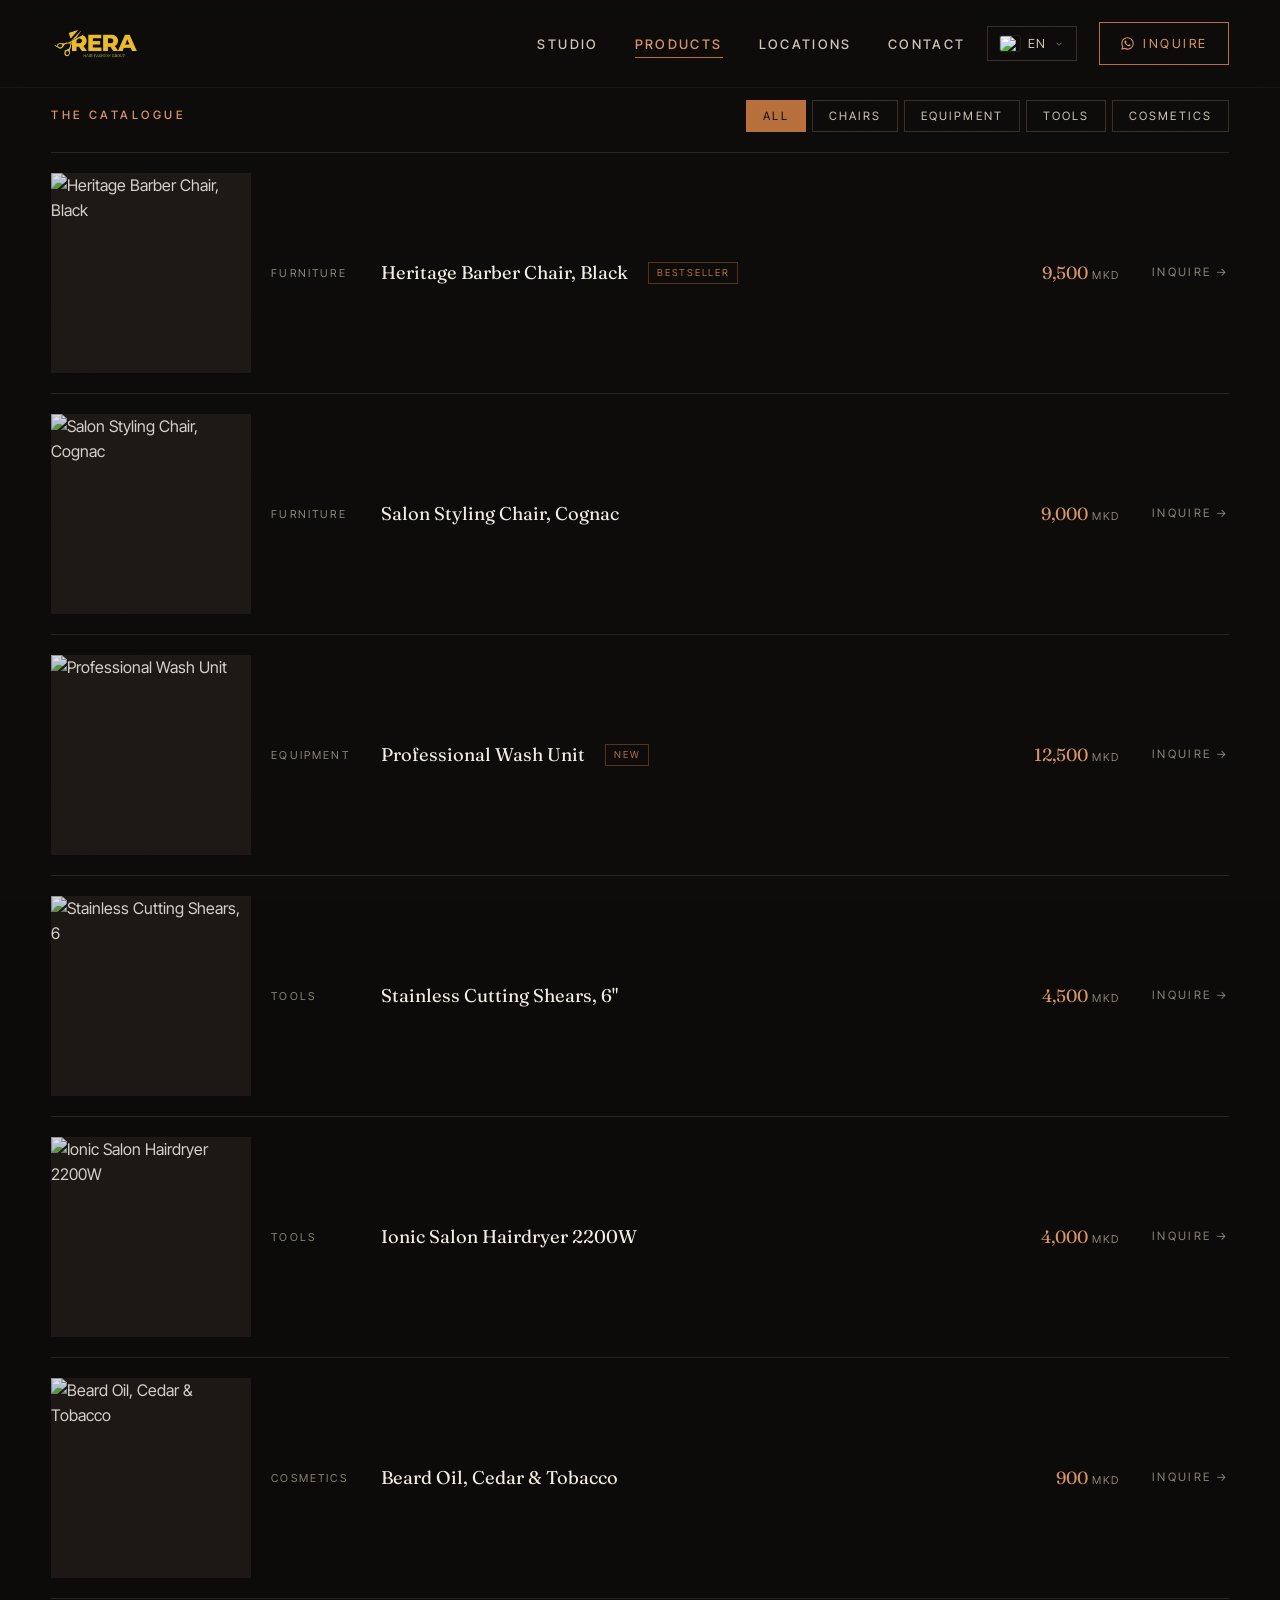
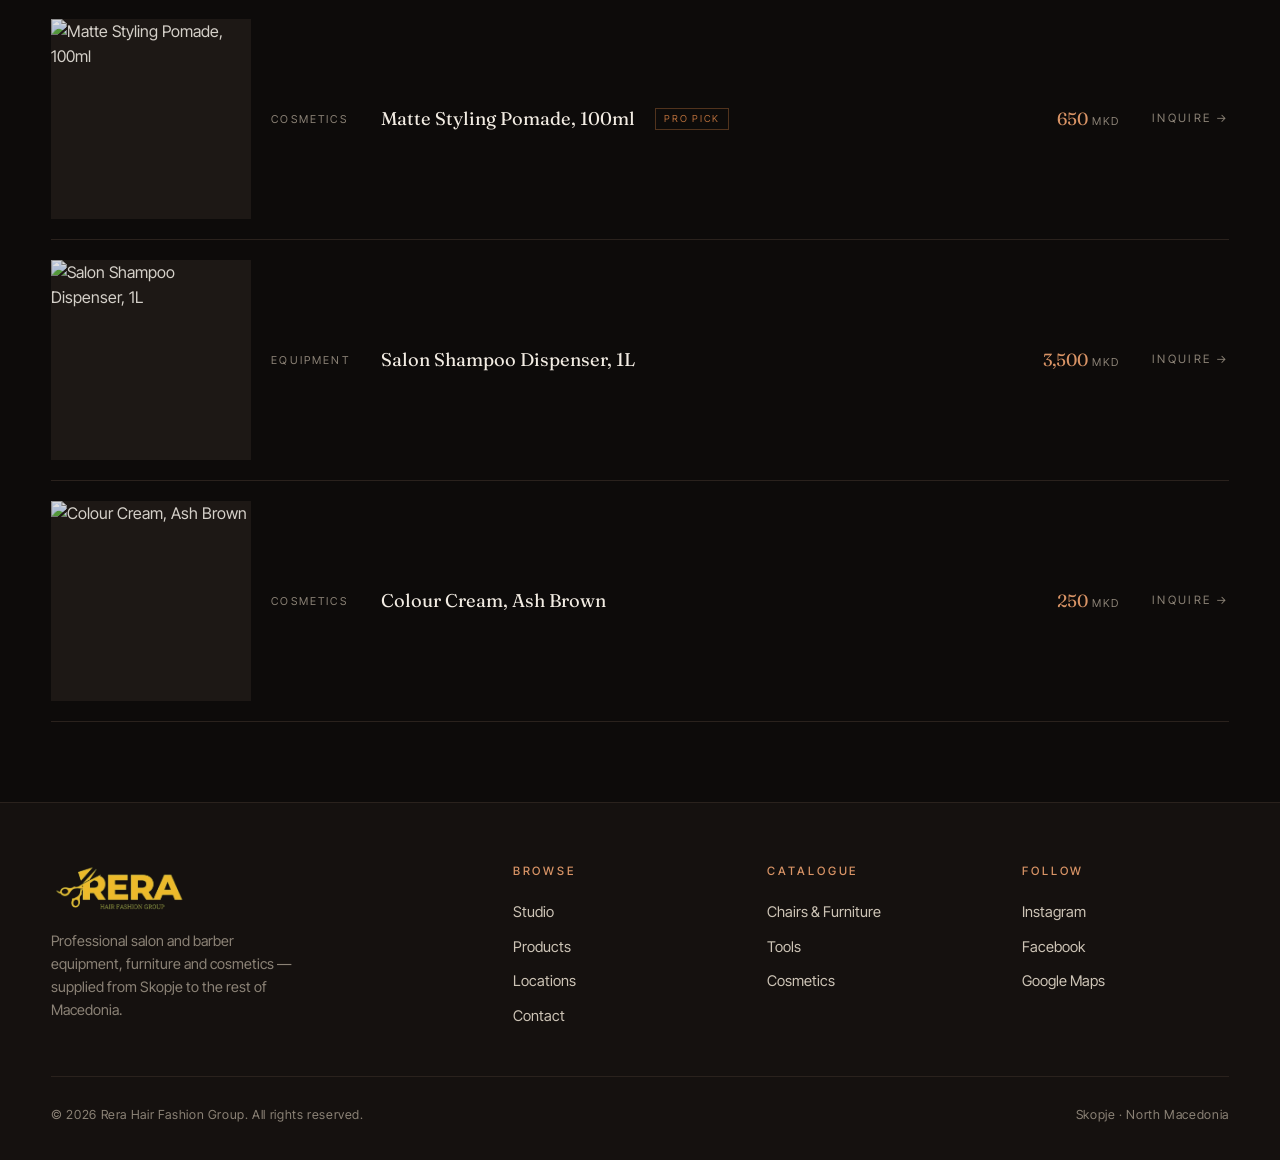
==== products.html @ 1efe6515 "Initial backup snapshot before redesign work Baseline commit of the site as it currently stands, so " ====
<!DOCTYPE html>
<html lang="en">
<head>
<meta charset="UTF-8" />
<meta name="viewport" content="width=device-width, initial-scale=1.0" />
<title>Catalogue — Rera Hair Fashion Group</title>
<meta name="description" content="Rera Hair Fashion Group — product catalogue for professional barber chairs, salon furniture, equipment and cosmetics." />

<!--
  NOTE: "https://www.rerahairfashion.mk/" below is a PLACEHOLDER domain.
  Replace every occurrence (canonical, og:url, twitter, hreflang) with the real
  production domain before launch.
-->
<link rel="canonical" href="https://www.rerahairfashion.mk/products.html" />
<link rel="icon" type="image/svg+xml" href="assets/img/favicon.svg" />
<meta name="theme-color" content="#0d0b0a" />

<meta property="og:type" content="website" />
<meta property="og:site_name" content="Rera Hair Fashion Group" />
<meta property="og:title" content="Catalogue — Rera Hair Fashion Group" />
<meta property="og:description" content="Professional barber chairs, salon furniture, equipment and cosmetics — browse the Rera catalogue." />
<meta property="og:image" content="https://images.unsplash.com/photo-1503951914875-452162b0f3f1?w=1200&h=630&fit=crop&q=80" />
<meta property="og:url" content="https://www.rerahairfashion.mk/products.html" />
<meta name="twitter:card" content="summary_large_image" />
<meta name="twitter:title" content="Catalogue — Rera Hair Fashion Group" />
<meta name="twitter:description" content="Professional barber chairs, salon furniture, equipment and cosmetics — browse the Rera catalogue." />
<meta name="twitter:image" content="https://images.unsplash.com/photo-1503951914875-452162b0f3f1?w=1200&h=630&fit=crop&q=80" />

<link rel="alternate" hreflang="en" href="https://www.rerahairfashion.mk/products.html?lang=en" />
<link rel="alternate" hreflang="mk" href="https://www.rerahairfashion.mk/products.html?lang=mk" />
<link rel="alternate" hreflang="sq" href="https://www.rerahairfashion.mk/products.html?lang=sq" />
<link rel="alternate" hreflang="tr" href="https://www.rerahairfashion.mk/products.html?lang=tr" />
<link rel="alternate" hreflang="x-default" href="https://www.rerahairfashion.mk/products.html" />

<link rel="preconnect" href="https://fonts.googleapis.com">
<link rel="preconnect" href="https://fonts.gstatic.com" crossorigin>
<link href="https://fonts.googleapis.com/css2?family=Fraunces:ital,opsz,wght@0,9..144,300;0,9..144,400;0,9..144,500;0,9..144,600;0,9..144,700;1,9..144,400&family=Inter+Tight:wght@300;400;500;600;700&display=swap" rel="stylesheet">
<link rel="stylesheet" href="assets/css/style.css">
</head>
<body>

<!-- NAVIGATION -->
<nav class="nav nav-solid">
  <a href="index.html" class="brand">
    <img src="assets/img/rera-logo.png" alt="Rera Hair Fashion Group" class="brand-logo">
  </a>
  <div class="nav-right">
    <ul>
      <li><a href="index.html#about" data-i18n="common.nav_studio">Studio</a></li>
      <li><a href="products.html" class="active" data-i18n="common.nav_products">Products</a></li>
      <li><a href="index.html#locations" data-i18n="common.nav_locations">Locations</a></li>
      <li><a href="index.html#contact" data-i18n="common.nav_contact">Contact</a></li>
    </ul>

    <div class="lang-switch">
      <button class="lang-btn" aria-haspopup="listbox" aria-expanded="false" aria-label="Change language">
        <img class="lang-flag lang-flag-current" src="https://cdn.jsdelivr.net/gh/twitter/twemoji@14.0.2/assets/svg/1f1ec-1f1e7.svg" alt="English">
        <span class="lang-label lang-label-current">EN</span>
        <svg class="lang-caret" width="10" height="10" viewBox="0 0 24 24" fill="none" stroke="currentColor" stroke-width="2"><polyline points="6 9 12 15 18 9"/></svg>
      </button>
      <div class="lang-menu" role="listbox">
        <button class="lang-option" data-lang="en" role="option"><img class="lang-flag" src="https://cdn.jsdelivr.net/gh/twitter/twemoji@14.0.2/assets/svg/1f1ec-1f1e7.svg" alt=""> English</button>
        <button class="lang-option" data-lang="mk" role="option"><img class="lang-flag" src="https://cdn.jsdelivr.net/gh/twitter/twemoji@14.0.2/assets/svg/1f1f2-1f1f0.svg" alt=""> Македонски</button>
        <button class="lang-option" data-lang="sq" role="option"><img class="lang-flag" src="https://cdn.jsdelivr.net/gh/twitter/twemoji@14.0.2/assets/svg/1f1e6-1f1f1.svg" alt=""> Shqip</button>
        <button class="lang-option" data-lang="tr" role="option"><img class="lang-flag" src="https://cdn.jsdelivr.net/gh/twitter/twemoji@14.0.2/assets/svg/1f1f9-1f1f7.svg" alt=""> Türkçe</button>
      </div>
    </div>

    <a href="#" class="nav-cta" data-whatsapp="generic" target="_blank" rel="noopener">
      <svg width="15" height="15" viewBox="0 0 24 24" fill="currentColor"><path d="M12.04 2c-5.46 0-9.9 4.44-9.9 9.9 0 1.75.46 3.45 1.32 4.95L2 22l5.25-1.38a9.9 9.9 0 0 0 4.79 1.22h.01c5.46 0 9.9-4.44 9.9-9.9 0-2.64-1.03-5.12-2.9-6.98A9.82 9.82 0 0 0 12.04 2zm0 18.1a8.2 8.2 0 0 1-4.18-1.15l-.3-.18-3.12.82.83-3.04-.2-.31a8.2 8.2 0 0 1-1.26-4.38c0-4.54 3.7-8.24 8.25-8.24 2.2 0 4.27.86 5.83 2.42a8.18 8.18 0 0 1 2.41 5.83c0 4.55-3.7 8.24-8.26 8.24zm4.52-6.16c-.25-.12-1.47-.72-1.69-.81-.23-.08-.39-.12-.56.13-.16.25-.64.81-.78.97-.14.17-.29.19-.54.06-.25-.12-1.04-.38-1.98-1.22-.73-.65-1.23-1.46-1.37-1.71-.14-.25-.02-.38.11-.51.11-.11.25-.29.37-.43.12-.15.16-.25.25-.42.08-.16.04-.31-.02-.43-.06-.13-.56-1.34-.76-1.84-.2-.48-.4-.42-.56-.42h-.48c-.16 0-.42.06-.64.31-.22.25-.85.83-.85 2.02 0 1.19.87 2.34 1 2.5.12.17 1.7 2.6 4.13 3.64.58.25 1.03.4 1.38.51.58.18 1.11.16 1.53.1.47-.07 1.47-.6 1.67-1.18.21-.58.21-1.07.15-1.18-.06-.1-.23-.16-.48-.28z"/></svg>
      <span class="cta-label" data-i18n="common.nav_cta">Inquire</span>
    </a>

    <button class="nav-toggle" aria-label="Open menu" aria-expanded="false" aria-controls="mobile-drawer">
      <span></span><span></span><span></span>
    </button>
  </div>
</nav>

<div class="nav-overlay"></div>
<div class="mobile-drawer" id="mobile-drawer">
  <ul>
    <li><a href="index.html#about" data-i18n="common.nav_studio">Studio</a></li>
    <li><a href="products.html" class="active" data-i18n="common.nav_products">Products</a></li>
    <li><a href="index.html#locations" data-i18n="common.nav_locations">Locations</a></li>
    <li><a href="index.html#contact" data-i18n="common.nav_contact">Contact</a></li>
  </ul>
  <a href="#" class="btn btn-primary nav-cta" data-whatsapp="generic" target="_blank" rel="noopener">
    <span data-i18n="common.nav_cta">Inquire</span>
  </a>
</div>

<!-- CATALOGUE -->
<div class="catalogue-wrap">
  <div class="cat-bar">
    <span class="cat-label" data-i18n="products.cat_label">The Catalogue</span>
    <div class="filters" id="filters">
      <button class="filter active" data-cat="all" data-i18n="products.filter_all">All</button>
      <button class="filter" data-cat="chairs" data-i18n="products.filter_chairs">Chairs</button>
      <button class="filter" data-cat="equipment" data-i18n="products.filter_equipment">Equipment</button>
      <button class="filter" data-cat="tools" data-i18n="products.filter_tools">Tools</button>
      <button class="filter" data-cat="cosmetics" data-i18n="products.filter_cosmetics">Cosmetics</button>
    </div>
  </div>

  <div class="product-list" id="products-grid">
    <!-- Rendered by assets/js/main.js from the PRODUCTS data + current language -->
  </div>
</div>

<!-- FOOTER -->
<footer>
  <div class="foot-grid">
    <div>
      <img src="assets/img/rera-logo.png" alt="Rera Hair Fashion Group" class="foot-logo">
      <p class="foot-tag" data-i18n="common.footer_tagline">Professional salon and barber equipment, furniture and cosmetics — supplied from Skopje to the rest of Macedonia.</p>
    </div>
    <div class="foot-col">
      <h4 data-i18n="common.footer_browse">Browse</h4>
      <ul>
        <li><a href="index.html#about" data-i18n="common.nav_studio">Studio</a></li>
        <li><a href="products.html" data-i18n="common.nav_products">Products</a></li>
        <li><a href="index.html#locations" data-i18n="common.nav_locations">Locations</a></li>
        <li><a href="index.html#contact" data-i18n="common.nav_contact">Contact</a></li>
      </ul>
    </div>
    <div class="foot-col">
      <h4 data-i18n="common.footer_catalogue">Catalogue</h4>
      <ul>
        <li><a href="products.html?cat=chairs" data-i18n="common.footer_link_chairs">Chairs &amp; Furniture</a></li>
        <li><a href="products.html?cat=tools" data-i18n="common.footer_link_tools">Tools</a></li>
        <li><a href="products.html?cat=cosmetics" data-i18n="common.footer_link_cosmetics">Cosmetics</a></li>
      </ul>
    </div>
    <div class="foot-col">
      <h4 data-i18n="common.footer_follow">Follow</h4>
      <ul>
        <li><a href="https://www.instagram.com/rera.hairfashion/" target="_blank" rel="noopener">Instagram</a></li>
        <li><a href="https://www.facebook.com/rera.professional" target="_blank" rel="noopener">Facebook</a></li>
        <li><a href="https://www.google.com/maps/place/Rera+Hair+Fashion+Group/@42.0209241,21.3993502,15z/data=!4m6!3m5!1s0x135415002bddbafd:0x30d55096004cc016!8m2!3d42.0209253!4d21.4096545!16s%2Fg%2F11m5hpxz4s?entry=ttu&g_ep=EgoyMDI2MDYyOS4wIKXMDSoASAFQAw%3D%3D" target="_blank" rel="noopener">Google Maps</a></li>
      </ul>
    </div>
  </div>
  <div class="foot-bot">
    <span>© <span id="year"></span> Rera Hair Fashion Group. <span data-i18n="common.footer_rights">All rights reserved.</span></span>
    <span data-i18n="common.footer_location">Skopje · North Macedonia</span>
  </div>
</footer>

<script src="assets/js/i18n.js"></script>
<script src="assets/js/main.js"></script>

</body>
</html>
---- assets/css/style.css ----
:root{
  --ink:#0d0b0a;
  --ink-2:#15110f;
  --ink-3:#1d1815;
  --paper:#f2ece3;
  --paper-dim:#cdc4b6;
  --paper-mute:#8b8276;
  --line:#2a221d;
  --line-2:#3a2f27;
  --accent:#b76e3b;        /* copper */
  --accent-2:#d99466;      /* lighter copper */
  --accent-deep:#7a3f1d;
  --serif:'Fraunces', ui-serif, Georgia, serif;
  --sans:'Inter Tight', ui-sans-serif, system-ui, sans-serif;
  --radius:2px;
  --maxw:1280px;
}

*{box-sizing:border-box;margin:0;padding:0}
html{scroll-behavior:smooth}
body{
  background:var(--ink);
  color:var(--paper);
  font-family:var(--sans);
  font-weight:400;
  line-height:1.55;
  overflow-x:hidden;
  -webkit-font-smoothing:antialiased;
  text-rendering:optimizeLegibility;
}
img{display:block;max-width:100%;height:auto}
a{color:inherit;text-decoration:none}
body.no-scroll{ overflow:hidden; }

/* Film grain overlay */
body::before{
  content:"";
  position:fixed; inset:0;
  pointer-events:none;
  z-index:100;
  opacity:.06;
  mix-blend-mode:overlay;
  background-image:url("data:image/svg+xml;utf8,<svg xmlns='http://www.w3.org/2000/svg' width='160' height='160'><filter id='n'><feTurbulence type='fractalNoise' baseFrequency='0.9' numOctaves='2' stitchTiles='stitch'/></filter><rect width='100%' height='100%' filter='url(%23n)'/></svg>");
}

/* NAV */
.nav{
  position:fixed; top:0; left:0; right:0;
  z-index:50;
  display:flex; align-items:center; justify-content:space-between;
  padding:22px clamp(20px,4vw,56px);
  background:transparent;
  border-bottom:1px solid transparent;
  transition:background .4s, border-color .4s, backdrop-filter .4s;
}
.nav.scrolled,
.nav.nav-solid{
  backdrop-filter:blur(14px) saturate(140%);
  -webkit-backdrop-filter:blur(14px) saturate(140%);
  background:linear-gradient(180deg, rgba(13,11,10,.92), rgba(13,11,10,.72));
  border-bottom-color:rgba(255,255,255,.05);
}
.brand{
  display:flex; align-items:center; gap:12px;
  font-family:var(--serif);
  font-weight:500;
  font-size:1.35rem;
  letter-spacing:.02em;
  z-index:2;
}
.brand-logo{
  height:34px;
  width:auto;
  display:block;
  transition:transform .6s cubic-bezier(.2,.7,.2,1);
}
.brand:hover .brand-logo{ transform:rotate(-4deg); }
.nav-right{
  display:flex; align-items:center; gap:22px;
}
.nav ul{
  list-style:none;
  display:flex; gap:36px;
  font-size:.82rem;
  text-transform:uppercase;
  letter-spacing:.18em;
  font-weight:500;
}
.nav ul a{ color:var(--paper-dim); transition:color .25s; position:relative; padding:6px 0; }
.nav ul a::after{
  content:""; position:absolute; left:0; bottom:0;
  width:0; height:1px; background:var(--accent);
  transition:width .35s cubic-bezier(.2,.7,.2,1);
}
.nav ul a:hover{ color:var(--paper); }
.nav ul a:hover::after,
.nav ul a.active::after{ width:100%; }
.nav ul a.active{ color:var(--accent-2); }
.nav-cta{
  font-size:.78rem;
  text-transform:uppercase;
  letter-spacing:.2em;
  padding:11px 20px;
  border:1px solid var(--accent);
  color:var(--accent-2);
  transition:all .3s;
  display:inline-flex;
  align-items:center;
  gap:8px;
  white-space:nowrap;
}
.nav-cta:hover{ background:var(--accent); color:var(--ink); }
.nav-cta svg{ flex-shrink:0; }

/* LANGUAGE SWITCHER */
.lang-switch{ position:relative; }
.lang-btn{
  display:flex; align-items:center; gap:8px;
  background:transparent;
  border:1px solid var(--line-2);
  color:var(--paper-dim);
  font-family:var(--sans);
  padding:9px 12px;
  font-size:.78rem;
  letter-spacing:.08em;
  cursor:pointer;
  transition:border-color .25s, color .25s;
}
.lang-btn:hover{ border-color:var(--accent); color:var(--paper); }
.lang-flag{
  width:20px; height:15px;
  object-fit:cover;
  border-radius:2px;
  display:block;
  flex-shrink:0;
  box-shadow:0 0 0 1px rgba(255,255,255,.08);
}
.lang-caret{ transition:transform .25s; opacity:.7; }
.lang-switch.open .lang-caret{ transform:rotate(180deg); }
.lang-menu{
  position:absolute;
  top:calc(100% + 10px);
  right:0;
  min-width:180px;
  background:var(--ink-2);
  border:1px solid var(--line-2);
  box-shadow:0 20px 40px rgba(0,0,0,.4);
  opacity:0;
  visibility:hidden;
  transform:translateY(-6px);
  transition:opacity .2s, transform .2s, visibility .2s;
  z-index:60;
}
.lang-switch.open .lang-menu{
  opacity:1;
  visibility:visible;
  transform:translateY(0);
}
.lang-option{
  display:flex; align-items:center; gap:12px;
  width:100%;
  padding:12px 16px;
  background:none;
  border:none;
  color:var(--paper-dim);
  font-family:var(--sans);
  font-size:.85rem;
  text-align:left;
  cursor:pointer;
  transition:background .2s, color .2s;
}
.lang-option:hover{ background:var(--ink-3); color:var(--paper); }
.lang-option.active{ color:var(--accent-2); }
.lang-option .lang-flag{ width:22px; height:16px; }

/* MOBILE NAV TOGGLE */
.nav-toggle{
  display:none;
  flex-direction:column;
  justify-content:center;
  gap:5px;
  width:40px; height:40px;
  background:transparent;
  border:1px solid var(--line-2);
  cursor:pointer;
  z-index:2;
  flex-shrink:0;
}
.nav-toggle span{
  display:block;
  width:18px; height:1px;
  margin:0 auto;
  background:var(--paper-dim);
  transition:transform .3s, opacity .3s;
}
.nav-toggle.open span:nth-child(1){ transform:translateY(6px) rotate(45deg); }
.nav-toggle.open span:nth-child(2){ opacity:0; }
.nav-toggle.open span:nth-child(3){ transform:translateY(-6px) rotate(-45deg); }

.mobile-drawer{
  position:fixed;
  inset:0 0 0 auto;
  width:min(86vw, 360px);
  height:100vh;
  background:var(--ink-2);
  border-left:1px solid var(--line);
  z-index:49;
  padding:100px 32px 40px;
  display:flex;
  flex-direction:column;
  gap:36px;
  transform:translateX(100%);
  transition:transform .45s cubic-bezier(.2,.7,.2,1);
  overflow-y:auto;
}
.mobile-drawer.open{ transform:translateX(0); }
.mobile-drawer ul{
  list-style:none;
  display:grid;
  gap:8px;
}
.mobile-drawer ul a{
  display:block;
  padding:16px 4px;
  border-bottom:1px solid var(--line);
  font-family:var(--serif);
  font-size:1.4rem;
  color:var(--paper-dim);
}
.mobile-drawer ul a.active{ color:var(--accent-2); }
.mobile-drawer .nav-cta{ justify-content:center; }
.nav-overlay{
  position:fixed; inset:0;
  background:rgba(13,11,10,.6);
  backdrop-filter:blur(2px);
  z-index:48;
  opacity:0;
  visibility:hidden;
  transition:opacity .35s, visibility .35s;
}
.nav-overlay.open{ opacity:1; visibility:visible; }

/* HERO */
.hero{
  min-height:92vh;
  padding:120px clamp(20px,6vw,80px);
  display:flex;
  flex-direction:column;
  align-items:center;
  justify-content:center;
  position:relative;
  overflow:hidden;
  background:var(--ink);
}
.hero-video{
  position:absolute; inset:0;
  width:100%; height:100%;
  object-fit:cover;
  z-index:0;
  pointer-events:none;
}
.hero::before{
  content:"";
  position:absolute; inset:0;
  background:linear-gradient(180deg, rgba(13,11,10,.55), rgba(13,11,10,.75));
  z-index:1;
}
.hero-left{
  position:relative;
  z-index:2;
  max-width:960px;
  width:100%;
  text-align:center;
  display:flex;
  flex-direction:column;
  align-items:center;
}
.eyebrow{
  display:flex; align-items:center; gap:16px;
  font-size:.72rem;
  text-transform:uppercase;
  letter-spacing:.3em;
  color:var(--accent-2);
  margin-bottom:48px;
  font-weight:500;
}
.eyebrow::before,
.eyebrow::after{
  content:""; width:40px; height:1px; background:var(--accent); flex-shrink:0;
}
h1.display{
  font-family:var(--serif);
  font-weight:400;
  font-size:clamp(2.5rem, 5vw, 4.5rem);
  line-height:1.05;
  letter-spacing:-.02em;
  margin-bottom:32px;
  max-width:900px;
  text-align:center;
}
h1.display .ital{
  font-style:italic;
  font-weight:300;
  color:var(--accent-2);
}
.hero h1.display .ital{
  background:linear-gradient(135deg, var(--accent), var(--accent-2));
  -webkit-background-clip:text;
  -webkit-text-fill-color:transparent;
  background-clip:text;
}
.lede{
  font-size:1.05rem;
  max-width:520px;
  color:var(--paper-dim);
  margin-bottom:48px;
  line-height:1.65;
  text-align:center;
}
.hero-actions{
  display:flex; gap:18px; flex-wrap:wrap;
  align-items:center;
  justify-content:center;
}
.btn{
  display:inline-flex; align-items:center; gap:12px;
  padding:16px 28px;
  font-size:.82rem;
  text-transform:uppercase;
  letter-spacing:.22em;
  font-weight:500;
  transition:all .35s cubic-bezier(.2,.7,.2,1);
  cursor:pointer;
  border:none;
}
.btn-primary{
  background:var(--accent);
  color:var(--ink);
}
.btn-primary:hover{
  background:var(--accent-2);
  transform:translateY(-2px);
  box-shadow:0 12px 30px rgba(183,110,59,.3);
}
.btn-ghost{
  background:transparent;
  color:var(--paper);
  border:1px solid var(--line-2);
}
.btn-ghost:hover{
  border-color:var(--accent);
  color:var(--accent-2);
}
.btn .arrow{
  display:inline-block;
  transition:transform .35s;
}
.btn:hover .arrow{ transform:translateX(4px); }

/* MARQUEE */
.marquee{
  border-block:1px solid var(--line);
  background:var(--ink-2);
  padding:22px 0;
  overflow:hidden;
  position:relative;
}
.marquee-track{
  display:flex; gap:80px;
  white-space:nowrap;
  animation:scroll 38s linear infinite;
  font-family:var(--serif);
  font-style:italic;
  font-size:1.45rem;
  color:var(--paper-dim);
  width:max-content;
}
.marquee-track span{ display:inline-flex; align-items:center; gap:80px; }
.marquee-track .dot{
  width:6px; height:6px; background:var(--accent); border-radius:50%;
}
@keyframes scroll{
  from{ transform:translateX(0); }
  to{ transform:translateX(-50%); }
}

/* SECTION BASE */
section{ padding:120px clamp(20px,4vw,56px); position:relative; }
.section-head{
  display:grid;
  grid-template-columns:1fr 2fr;
  gap:60px;
  margin-bottom:80px;
  align-items:end;
}
.section-label{
  font-size:.78rem;
  text-transform:uppercase;
  letter-spacing:.32em;
  color:var(--accent-2);
  font-weight:500;
}
.section-label::before{
  content:"§ "; opacity:.6;
}
h2.section-title{
  font-family:var(--serif);
  font-weight:400;
  font-size:clamp(2.2rem, 4.5vw, 4rem);
  line-height:1.05;
  letter-spacing:-.015em;
  margin-top:16px;
}
h2.section-title .ital{
  font-style:italic;
  color:var(--accent-2);
  font-weight:300;
}
.section-intro{
  font-size:1.05rem;
  color:var(--paper-dim);
  max-width:55ch;
  line-height:1.7;
}

/* ABOUT */
#about{
  background:var(--ink-2);
  border-block:1px solid var(--line);
}
.about-grid{
  display:grid;
  grid-template-columns:1fr 1fr;
  gap:80px;
  align-items:start;
}
.about-text p{ margin-bottom:22px; color:var(--paper-dim); font-size:1.02rem; line-height:1.75; }
.about-text p:first-child::first-letter{
  font-family:var(--serif);
  font-size:4rem;
  float:left;
  line-height:.85;
  padding:6px 14px 0 0;
  color:var(--accent);
  font-weight:500;
}
.stats{
  display:grid;
  grid-template-columns:1fr 1fr;
  gap:1px;
  background:var(--line);
  border:1px solid var(--line);
}
.stat{
  background:var(--ink-2);
  padding:34px 28px;
}
.stat-num{
  font-family:var(--serif);
  font-size:3rem;
  font-weight:400;
  color:var(--accent-2);
  line-height:1;
  margin-bottom:8px;
}
.stat-num .plus{ font-size:1.5rem; vertical-align:top; }
.stat-label{
  font-size:.78rem;
  text-transform:uppercase;
  letter-spacing:.22em;
  color:var(--paper-mute);
}

/* LOCATIONS */
#locations{
  background:var(--ink-2);
  border-block:1px solid var(--line);
}
.locations-grid{
  display:grid;
  grid-template-columns:1fr 1fr;
  gap:32px;
}
.location{
  padding:38px 34px;
  background:var(--ink);
  border:1px solid var(--line);
  position:relative;
  transition:border-color .3s;
}
.location:hover{ border-color:var(--accent-deep); }
.location-num{
  font-family:var(--serif);
  font-style:italic;
  font-size:.9rem;
  color:var(--accent-2);
  margin-bottom:14px;
}
.location-name{
  font-family:var(--serif);
  font-size:1.8rem;
  font-weight:400;
  margin-bottom:18px;
  line-height:1.2;
}
.location-meta{
  display:grid; gap:10px;
  margin-bottom:24px;
  color:var(--paper-dim);
  font-size:.95rem;
}
.location-meta .row{
  display:flex; gap:12px;
  align-items:flex-start;
}
.location-meta .row svg{
  flex-shrink:0;
  margin-top:3px;
  color:var(--accent);
}
.location-link{
  display:inline-flex; align-items:center; gap:10px;
  padding-top:18px;
  border-top:1px solid var(--line);
  color:var(--accent-2);
  font-size:.78rem;
  text-transform:uppercase;
  letter-spacing:.2em;
  font-weight:500;
}
.location-link .arrow{ transition:transform .3s; }
.location:hover .location-link .arrow{ transform:translateX(4px); }

/* CONTACT */
.contact-wrap{
  display:grid;
  grid-template-columns:1fr 1fr;
  gap:80px;
  align-items:start;
}
.contact-card{
  padding:48px 40px;
  border:1px solid var(--line);
  background:var(--ink-2);
}
.whatsapp-cta{
  display:flex;
  align-items:center;
  gap:18px;
  padding:22px 26px;
  margin-bottom:28px;
  background:linear-gradient(135deg, #25D366, #128C4A);
  color:#06210f;
  transition:transform .3s, box-shadow .3s;
}
.whatsapp-cta:hover{
  transform:translateY(-2px);
  box-shadow:0 14px 34px rgba(37,211,102,.28);
}
.whatsapp-cta svg{ flex-shrink:0; }
.whatsapp-cta-text{ display:flex; flex-direction:column; gap:2px; }
.whatsapp-cta-title{
  font-family:var(--serif);
  font-size:1.2rem;
  font-weight:500;
}
.whatsapp-cta-sub{
  font-size:.78rem;
  letter-spacing:.05em;
  opacity:.8;
}
.contact-row{
  padding:22px 0;
  border-bottom:1px solid var(--line);
  display:flex;
  justify-content:space-between;
  align-items:center;
  gap:20px;
}
.contact-row:last-child{ border-bottom:none; }
.contact-row .lbl{
  font-size:.72rem;
  text-transform:uppercase;
  letter-spacing:.25em;
  color:var(--paper-mute);
}
.contact-row .val{
  font-family:var(--serif);
  font-size:1.1rem;
  color:var(--paper);
  text-align:right;
}
.contact-row a.val:hover{ color:var(--accent-2); }
.socials{
  display:flex; gap:14px; flex-wrap:wrap;
  margin-top:36px;
}
.social-pill{
  display:inline-flex; align-items:center; gap:10px;
  padding:14px 22px;
  border:1px solid var(--line-2);
  font-size:.78rem;
  text-transform:uppercase;
  letter-spacing:.2em;
  transition:all .3s;
}
.social-pill:hover{ border-color:var(--accent); color:var(--accent-2); }

.contact-quote{
  font-family:var(--serif);
  font-size:1.6rem;
  font-style:italic;
  font-weight:300;
  line-height:1.4;
  color:var(--paper-dim);
  padding-left:24px;
  border-left:2px solid var(--accent);
}
.contact-quote::before{
  content:"❝ ";
  color:var(--accent);
  font-size:1.4em;
  font-style:normal;
}
.quote-attr{
  margin-top:24px;
  font-size:.8rem;
  text-transform:uppercase;
  letter-spacing:.25em;
  color:var(--paper-mute);
  font-style:normal;
  font-family:var(--sans);
}

/* FOOTER */
footer{
  border-top:1px solid var(--line);
  padding:60px clamp(20px,4vw,56px) 36px;
  background:var(--ink-2);
}
.foot-grid{
  display:grid;
  grid-template-columns:2fr 1fr 1fr 1fr;
  gap:48px;
  margin-bottom:48px;
}
.foot-logo{
  height:52px;
  width:auto;
  display:block;
  margin-bottom:14px;
}
.foot-tag{
  color:var(--paper-mute);
  font-size:.9rem;
  max-width:32ch;
  line-height:1.6;
}
.foot-col h4{
  font-size:.72rem;
  text-transform:uppercase;
  letter-spacing:.25em;
  color:var(--accent-2);
  margin-bottom:18px;
  font-weight:500;
}
.foot-col ul{ list-style:none; display:grid; gap:10px; }
.foot-col a{ color:var(--paper-dim); font-size:.92rem; transition:color .2s; }
.foot-col a:hover{ color:var(--paper); }
.foot-bot{
  padding-top:28px;
  border-top:1px solid var(--line);
  display:flex;
  justify-content:space-between;
  align-items:center;
  color:var(--paper-mute);
  font-size:.78rem;
  letter-spacing:.05em;
  flex-wrap:wrap;
  gap:14px;
}

/* REVEAL ANIMATION */
.reveal{
  opacity:0;
  transform:translateY(28px);
  transition:opacity .9s cubic-bezier(.2,.7,.2,1), transform .9s cubic-bezier(.2,.7,.2,1);
}
.reveal.in{ opacity:1; transform:none; }

/* IMAGE LOADING (skeleton -> fade in) */
.img-wrap{
  position:relative;
  overflow:hidden;
  background:var(--ink-3);
}
.img-wrap::before{
  content:"";
  position:absolute; inset:0;
  background:linear-gradient(100deg, var(--ink-3) 30%, var(--line-2) 50%, var(--ink-3) 70%);
  background-size:220% 100%;
  animation:shimmer 1.6s ease-in-out infinite;
  opacity:1;
  transition:opacity .4s ease;
}
.img-wrap.loaded::before{ opacity:0; pointer-events:none; }
.img-wrap img{
  opacity:0;
  transition:opacity .5s ease;
  position:relative;
  z-index:1;
}
.img-wrap.loaded img{ opacity:1; }
@keyframes shimmer{
  0%{ background-position:200% 0; }
  100%{ background-position:-20% 0; }
}
@media (prefers-reduced-motion: reduce){
  .img-wrap::before{ animation:none; }
  .img-wrap img{ transition:none; }
}

/* CATALOGUE LAYOUT (products page) */
.catalogue-wrap{
  padding:100px clamp(20px,4vw,56px) 80px;
  max-width:var(--maxw);
  margin:0 auto;
}
.cat-bar{
  display:flex;
  align-items:center;
  justify-content:space-between;
  gap:20px;
  flex-wrap:wrap;
  padding-bottom:20px;
  border-bottom:1px solid var(--line);
}
.cat-label{
  font-size:.72rem;
  text-transform:uppercase;
  letter-spacing:.3em;
  color:var(--accent-2);
  font-weight:500;
}

/* FILTERS */
.filters{ display:flex; gap:6px; flex-wrap:wrap; }
.filter{
  padding:8px 16px;
  border:1px solid var(--line-2);
  background:transparent;
  color:var(--paper-dim);
  font-family:var(--sans);
  font-size:.72rem;
  text-transform:uppercase;
  letter-spacing:.18em;
  cursor:pointer;
  transition:all .2s;
}
.filter:hover{ color:var(--paper); border-color:var(--paper-mute); }
.filter.active{ background:var(--accent); border-color:var(--accent); color:var(--ink); }

/* PRODUCT LIST */
.product-list{ width:100%; }
.product{
  display:flex;
  align-items:center;
  justify-content:space-between;
  padding:20px 0;
  border-bottom:1px solid var(--line);
  gap:24px;
}
.product-img-wrap{
  width:200px;
  height:200px;
  flex-shrink:0;
}
.product-img{
  width:200px;
  height:200px;
  object-fit:cover;
  filter:brightness(.88) saturate(.9);
  transition:filter .3s;
}
.product:hover .product-img{ filter:brightness(1) saturate(1); }
.product-left{
  display:flex;
  align-items:center;
  gap:20px;
  min-width:0;
}
.product-cat{
  font-size:.68rem;
  text-transform:uppercase;
  letter-spacing:.2em;
  color:var(--paper-mute);
  flex-shrink:0;
  width:90px;
}
.product-name{
  font-family:var(--serif);
  font-size:1.15rem;
  font-weight:400;
  color:var(--paper);
  line-height:1.2;
  transition:color .2s;
}
.product-tag{
  font-size:.6rem;
  text-transform:uppercase;
  letter-spacing:.18em;
  color:var(--accent);
  border:1px solid rgba(183,110,59,.4);
  padding:3px 8px;
  flex-shrink:0;
  align-self:center;
}
.product-right{
  display:flex;
  align-items:center;
  gap:32px;
  flex-shrink:0;
}
.product-price{
  font-family:var(--serif);
  font-size:1.1rem;
  color:var(--accent-2);
  white-space:nowrap;
}
.product-price .cur{
  font-size:.68rem;
  color:var(--paper-mute);
  letter-spacing:.15em;
  margin-left:4px;
  font-family:var(--sans);
}
.product-cta{
  font-size:.72rem;
  text-transform:uppercase;
  letter-spacing:.2em;
  color:var(--paper-mute);
  transition:color .2s;
  white-space:nowrap;
}
.product:hover .product-name{ color:var(--accent-2); }
.product:hover .product-cta{ color:var(--accent-2); }

/* RESPONSIVE */
@media (max-width: 960px){
  .nav ul{ display:none; }
  .nav-toggle{ display:flex; }
  .hero{
    padding-top:120px;
  }
  .section-head{ grid-template-columns:1fr; gap:24px; }
  .about-grid, .locations-grid, .contact-wrap, .foot-grid{
    grid-template-columns:1fr;
    gap:40px;
  }
  .foot-grid{ gap:32px; grid-template-columns:1fr 1fr; }
  section{ padding:80px clamp(20px,5vw,40px); }
  .cat-bar{ flex-direction:column; align-items:flex-start; }
  .product-cat{ width:70px; }
  .lang-btn span.lang-label{ display:none; }
}
@media (max-width: 640px){
  .nav-right{ gap:12px; }
  .nav-cta span.cta-label{ display:none; }
}
@media (max-width: 520px){
  .stats{ grid-template-columns:1fr; }
  .stat-num{ font-size:2.4rem; }
  .contact-card{ padding:32px 24px; }
  .contact-row{ flex-direction:column; align-items:flex-start; gap:6px; }
  .contact-row .val{ text-align:left; }
  .whatsapp-cta{ flex-direction:column; text-align:center; }
  .product{ flex-direction:column; align-items:flex-start; gap:10px; }
  .product-right{ width:100%; justify-content:space-between; }
  .product-cat{ width:auto; }
  .foot-grid{ grid-template-columns:1fr; gap:28px; }
  .product-img-wrap, .product-img{ width:100%; height:auto; aspect-ratio:1/1; }
}
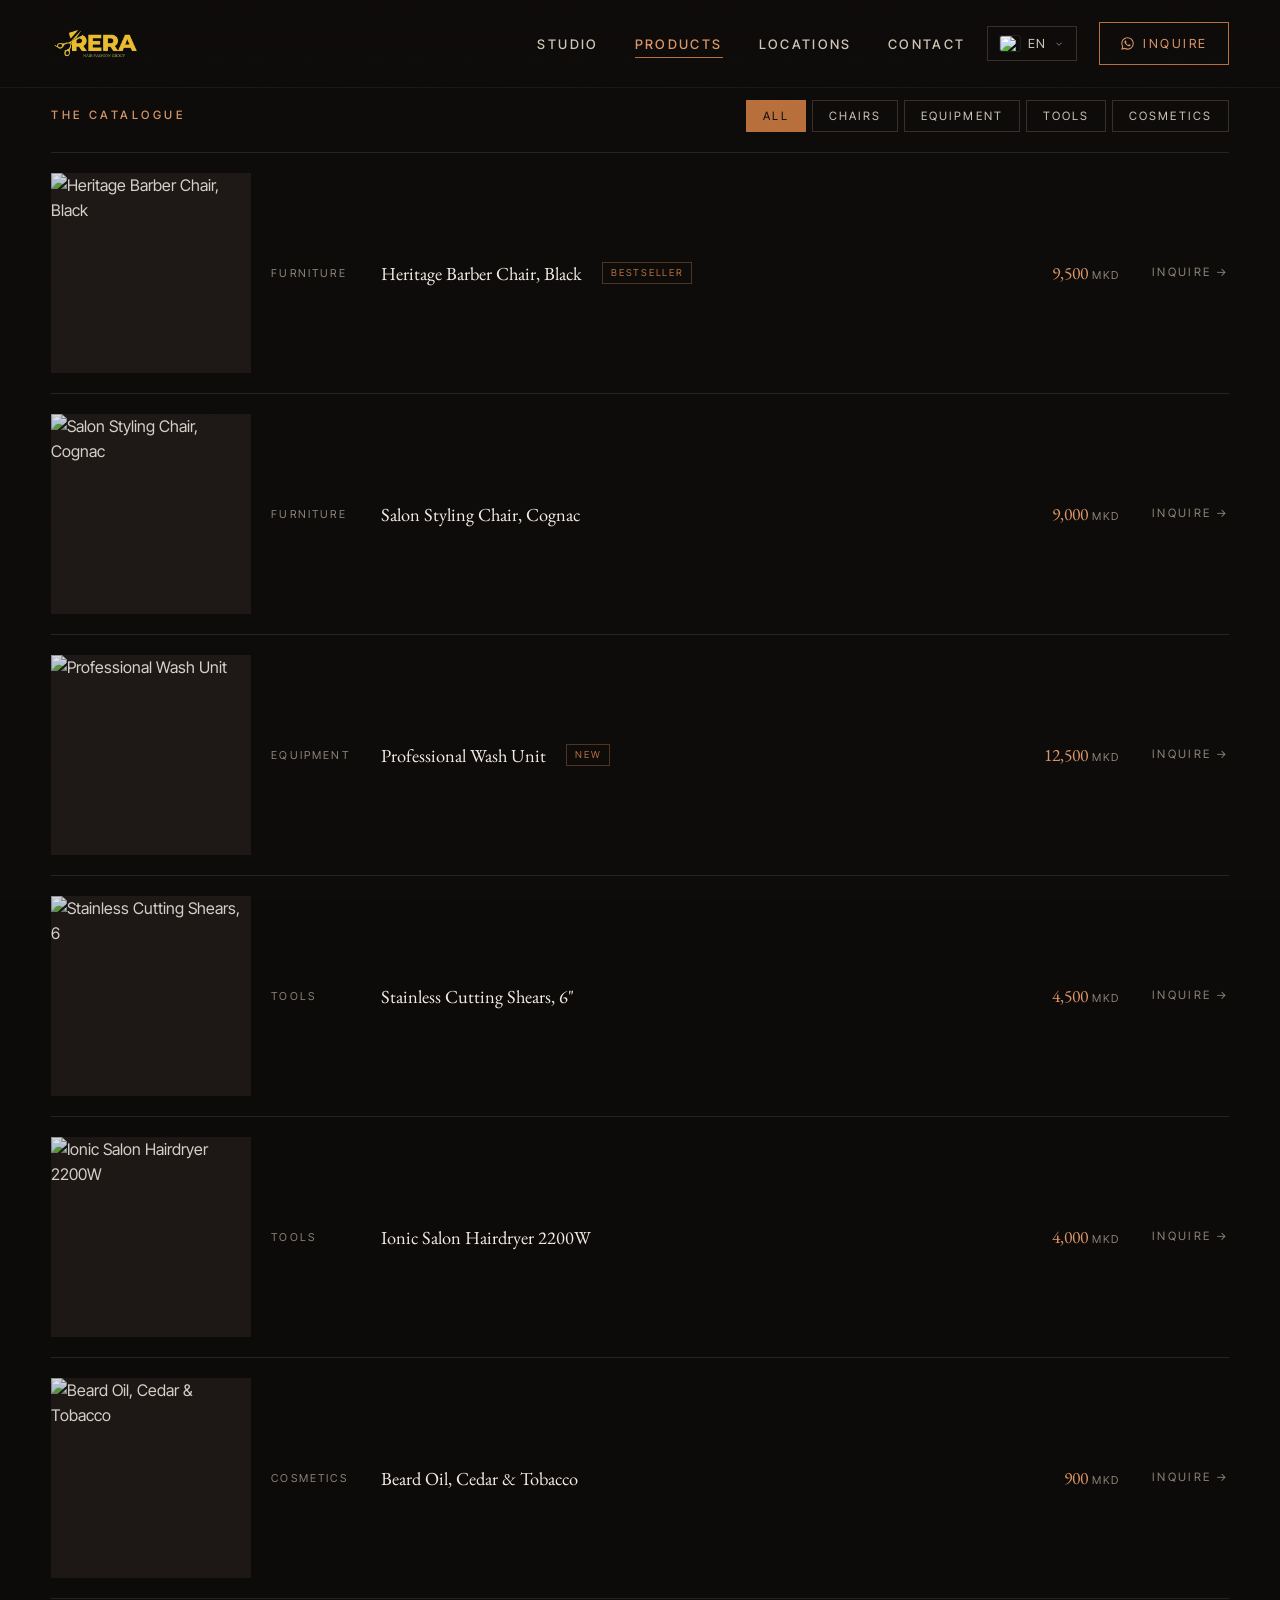
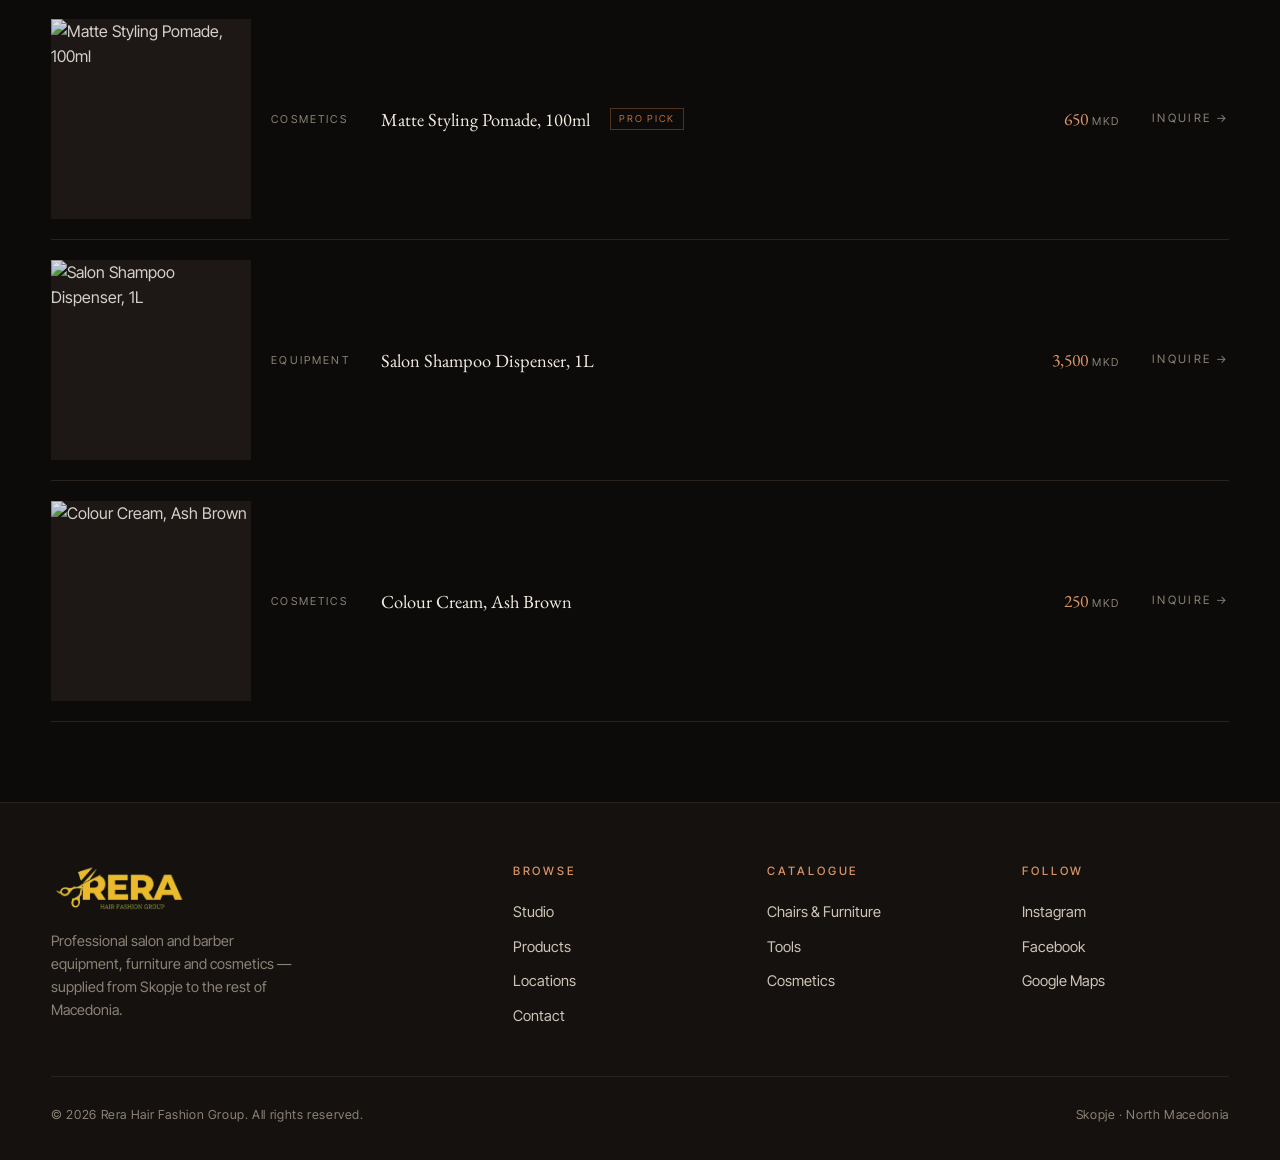
==== commit e7576b1e: "Redesign middle sections, swap header font, brighten Locations - Rebuild Studio, add a real product " ====
--- a/products.html
+++ b/products.html
@@ -34,7 +34,7 @@
 
 <link rel="preconnect" href="https://fonts.googleapis.com">
 <link rel="preconnect" href="https://fonts.gstatic.com" crossorigin>
-<link href="https://fonts.googleapis.com/css2?family=Fraunces:ital,opsz,wght@0,9..144,300;0,9..144,400;0,9..144,500;0,9..144,600;0,9..144,700;1,9..144,400&family=Inter+Tight:wght@300;400;500;600;700&display=swap" rel="stylesheet">
+<link href="https://fonts.googleapis.com/css2?family=EB+Garamond:ital,wght@0,400;0,500;0,600;0,700;0,800;1,400;1,500;1,600&family=Inter+Tight:wght@300;400;500;600;700&display=swap" rel="stylesheet">
 <link rel="stylesheet" href="assets/css/style.css">
 </head>
 <body>
--- a/assets/css/style.css
+++ b/assets/css/style.css
@@ -5,12 +5,14 @@
   --paper:#f2ece3;
   --paper-dim:#cdc4b6;
   --paper-mute:#8b8276;
+  --paper-line:#ddd4c4;
+  --ink-mute:#5c5346;
   --line:#2a221d;
   --line-2:#3a2f27;
   --accent:#b76e3b;        /* copper */
   --accent-2:#d99466;      /* lighter copper */
   --accent-deep:#7a3f1d;
-  --serif:'Fraunces', ui-serif, Georgia, serif;
+  --serif:'EB Garamond', ui-serif, Georgia, serif;
   --sans:'Inter Tight', ui-sans-serif, system-ui, sans-serif;
   --radius:2px;
   --maxw:1280px;
@@ -423,77 +425,168 @@
   line-height:1.7;
 }
 
-/* ABOUT */
+/* ABOUT / STUDIO */
 #about{
-  background:var(--ink-2);
-  border-block:1px solid var(--line);
-}
-.about-grid{
+  background:var(--paper);
+  color:var(--ink);
+  text-align:center;
+}
+.studio-inner{ max-width:900px; margin:0 auto; }
+#about .section-title{
+  font-size:clamp(2.1rem,4.4vw,3.2rem);
+  max-width:none;
+}
+#about .section-title .ital{ color:var(--accent); }
+.studio-lede{
+  font-size:1.08rem;
+  color:#5c5346;
+  max-width:58ch;
+  margin:24px auto 64px;
+  line-height:1.7;
+}
+.studio-photos{
   display:grid;
-  grid-template-columns:1fr 1fr;
-  gap:80px;
-  align-items:start;
-}
-.about-text p{ margin-bottom:22px; color:var(--paper-dim); font-size:1.02rem; line-height:1.75; }
-.about-text p:first-child::first-letter{
-  font-family:var(--serif);
-  font-size:4rem;
-  float:left;
-  line-height:.85;
-  padding:6px 14px 0 0;
-  color:var(--accent);
+  grid-template-columns:1fr 1fr 1fr;
+  gap:20px;
+  text-align:left;
+}
+.studio-photos figure{
+  position:relative;
+  aspect-ratio:4/5;
+  overflow:hidden;
+  margin:0;
+}
+.studio-photos img{
+  position:absolute; inset:0;
+  width:100%; height:100%;
+  object-fit:cover;
+}
+.studio-photos figcaption{
+  position:absolute; left:0; right:0; bottom:0;
+  padding:14px 16px;
+  background:linear-gradient(0deg, rgba(0,0,0,.55), transparent);
+  font-size:.76rem;
+  letter-spacing:.02em;
+  color:#f1ece3;
+}
+
+/* QUICK FACTS */
+#facts{
+  background:var(--ink);
+  padding:56px clamp(20px,4vw,56px);
+  border-bottom:1px solid var(--line);
+}
+.facts-row{
+  max-width:1080px; margin:0 auto;
+  display:grid; grid-template-columns:repeat(4,1fr);
+}
+.fact{
+  display:flex; align-items:center; gap:12px;
+  padding:0 24px;
+  border-left:1px solid var(--line);
+}
+.fact:first-child{ border-left:none; padding-left:0; }
+.fact svg{ color:var(--accent-2); flex-shrink:0; width:20px; height:20px; }
+.fact .t{ font-size:.88rem; color:var(--paper-dim); line-height:1.35; display:flex; flex-direction:column; }
+.fact .t b{ font-family:var(--serif); font-size:1.3rem; font-weight:500; color:var(--paper); }
+
+/* PRODUCT GALLERY */
+#gallery{
+  background:var(--ink);
+}
+.product-grid{
+  display:grid;
+  grid-template-columns:repeat(3,1fr);
+  gap:32px;
+}
+.product-card .product-photo{
+  position:relative;
+  aspect-ratio:1/1;
+  overflow:hidden;
+  margin-bottom:22px;
+}
+.product-card .product-photo img{
+  position:absolute; inset:0;
+  width:100%; height:100%;
+  object-fit:cover;
+}
+.product-pill{
+  display:inline-block;
+  font-size:.68rem;
+  letter-spacing:.1em;
+  text-transform:uppercase;
+  color:var(--ink);
+  background:var(--accent-2);
+  padding:4px 10px;
+  margin-bottom:14px;
+  font-weight:600;
+}
+.product-card h3{
+  font-family:var(--serif);
   font-weight:500;
-}
-.stats{
-  display:grid;
-  grid-template-columns:1fr 1fr;
-  gap:1px;
-  background:var(--line);
+  font-size:1.4rem;
+  margin-bottom:12px;
+}
+.product-specs{ display:flex; gap:16px; flex-wrap:wrap; margin-bottom:14px; }
+.product-specs span{
+  display:flex; align-items:center; gap:6px;
+  font-size:.78rem; color:var(--paper-mute);
+}
+.product-specs svg{ width:15px; height:15px; color:var(--accent-2); flex-shrink:0; }
+.product-card p.desc{ color:var(--paper-dim); font-size:.92rem; line-height:1.6; margin-bottom:18px; }
+.product-link{
+  font-size:.82rem;
+  color:var(--accent-2);
+  text-decoration:none;
+  border-bottom:1px solid rgba(217,148,102,.4);
+  padding-bottom:2px;
+}
+
+.tools-head{
+  display:flex; align-items:baseline; justify-content:space-between;
+  margin:88px 0 28px;
+  padding-top:56px;
+  border-top:1px solid var(--line);
+}
+.tools-head h3{ font-family:var(--serif); font-weight:500; font-size:1.3rem; }
+.tools-head span{ font-size:.82rem; color:var(--paper-mute); }
+.tools-strip{ display:grid; grid-template-columns:repeat(3,1fr); gap:32px; }
+.tool-item{ display:flex; gap:16px; align-items:flex-start; }
+.tool-thumb{
+  width:64px; height:86px;
+  flex-shrink:0;
+  overflow:hidden;
+  position:relative;
   border:1px solid var(--line);
 }
-.stat{
-  background:var(--ink-2);
-  padding:34px 28px;
-}
-.stat-num{
-  font-family:var(--serif);
-  font-size:3rem;
-  font-weight:400;
-  color:var(--accent-2);
-  line-height:1;
-  margin-bottom:8px;
-}
-.stat-num .plus{ font-size:1.5rem; vertical-align:top; }
-.stat-label{
-  font-size:.78rem;
-  text-transform:uppercase;
-  letter-spacing:.22em;
-  color:var(--paper-mute);
-}
+.tool-thumb img{ position:absolute; inset:0; width:100%; height:100%; object-fit:cover; }
+.tool-item h4{ font-family:var(--serif); font-weight:500; font-size:1.02rem; margin-bottom:6px; }
+.tool-item p{ font-size:.82rem; color:var(--paper-mute); margin:0; line-height:1.5; }
 
 /* LOCATIONS */
 #locations{
-  background:var(--ink-2);
-  border-block:1px solid var(--line);
-}
+  background:var(--paper);
+  color:var(--ink);
+}
+#locations .section-label{ color:var(--accent-deep); }
+#locations .section-title{ color:var(--ink); }
+#locations .section-title .ital{ color:var(--accent); }
+#locations .section-intro{ color:var(--ink-mute); }
 .locations-grid{
   display:grid;
   grid-template-columns:1fr 1fr;
-  gap:32px;
+  gap:56px;
 }
 .location{
-  padding:38px 34px;
-  background:var(--ink);
-  border:1px solid var(--line);
+  padding-top:28px;
+  border-top:1px solid var(--paper-line);
   position:relative;
-  transition:border-color .3s;
-}
-.location:hover{ border-color:var(--accent-deep); }
+}
 .location-num{
   font-family:var(--serif);
   font-style:italic;
   font-size:.9rem;
-  color:var(--accent-2);
+  color:var(--accent);
   margin-bottom:14px;
 }
 .location-name{
@@ -506,7 +599,7 @@
 .location-meta{
   display:grid; gap:10px;
   margin-bottom:24px;
-  color:var(--paper-dim);
+  color:var(--ink-mute);
   font-size:.95rem;
 }
 .location-meta .row{
@@ -518,11 +611,12 @@
   margin-top:3px;
   color:var(--accent);
 }
+.location-meta .row a{ color:inherit; }
 .location-link{
   display:inline-flex; align-items:center; gap:10px;
   padding-top:18px;
-  border-top:1px solid var(--line);
-  color:var(--accent-2);
+  border-top:1px solid var(--paper-line);
+  color:var(--accent-deep);
   font-size:.78rem;
   text-transform:uppercase;
   letter-spacing:.2em;
@@ -630,6 +724,17 @@
   color:var(--paper-mute);
   font-style:normal;
   font-family:var(--sans);
+}
+.quote-photo{
+  position:relative;
+  margin-top:48px;
+  aspect-ratio:6/5;
+  overflow:hidden;
+}
+.quote-photo img{
+  position:absolute; inset:0;
+  width:100%; height:100%;
+  object-fit:cover;
 }
 
 /* FOOTER */
@@ -853,7 +958,7 @@
     padding-top:120px;
   }
   .section-head{ grid-template-columns:1fr; gap:24px; }
-  .about-grid, .locations-grid, .contact-wrap, .foot-grid{
+  .locations-grid, .contact-wrap, .foot-grid{
     grid-template-columns:1fr;
     gap:40px;
   }
@@ -862,14 +967,15 @@
   .cat-bar{ flex-direction:column; align-items:flex-start; }
   .product-cat{ width:70px; }
   .lang-btn span.lang-label{ display:none; }
+  .studio-photos, .product-grid, .tools-strip{ grid-template-columns:1fr; }
+  .facts-row{ grid-template-columns:1fr 1fr; row-gap:28px; }
+  .fact:nth-child(3){ border-left:none; }
 }
 @media (max-width: 640px){
   .nav-right{ gap:12px; }
   .nav-cta span.cta-label{ display:none; }
 }
 @media (max-width: 520px){
-  .stats{ grid-template-columns:1fr; }
-  .stat-num{ font-size:2.4rem; }
   .contact-card{ padding:32px 24px; }
   .contact-row{ flex-direction:column; align-items:flex-start; gap:6px; }
   .contact-row .val{ text-align:left; }
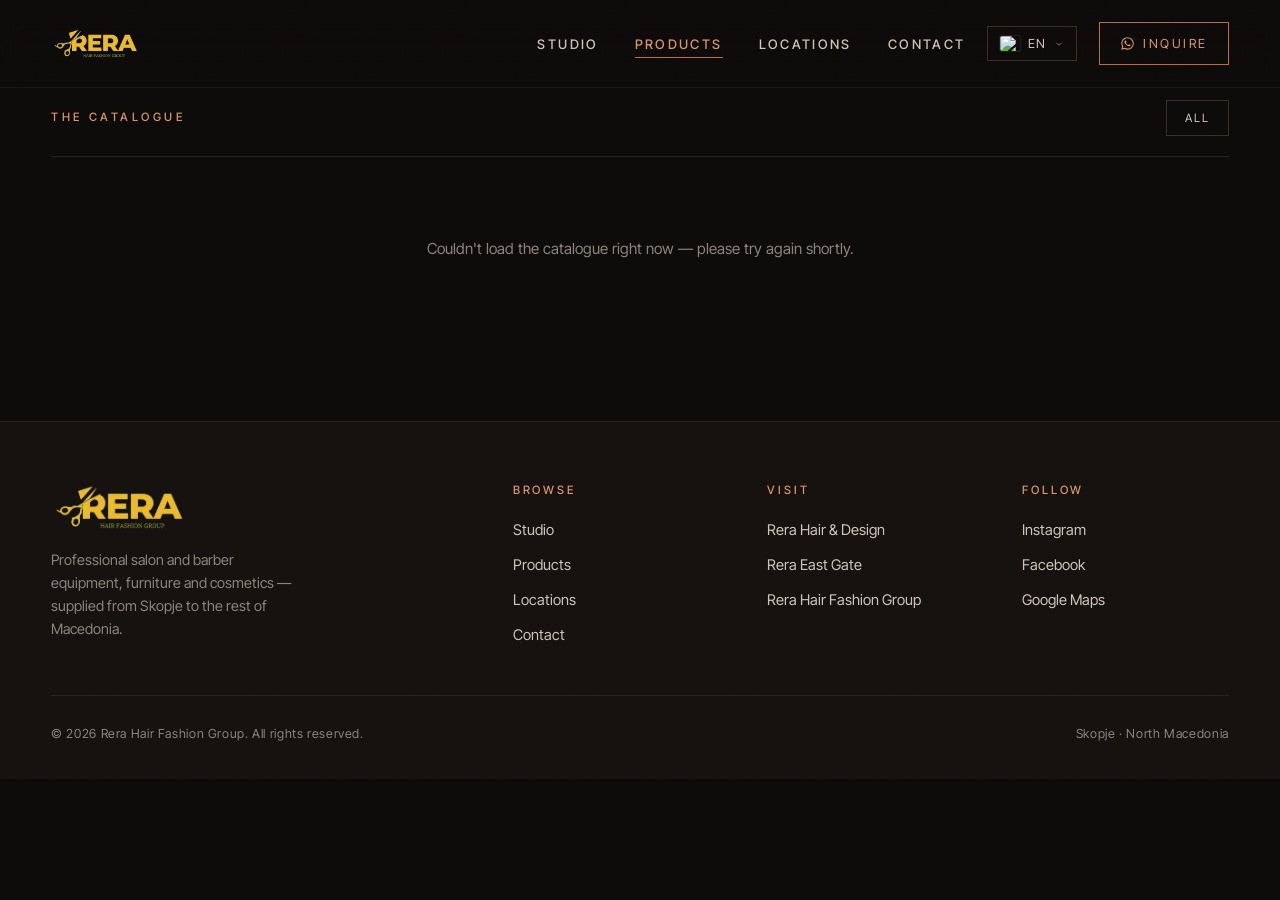
==== commit 6f9be6c5: "Launch rera.mk: live catalogue, multilingual site, SEO and hosting Brings the working tree up to wha" ====
--- a/products.html
+++ b/products.html
@@ -3,15 +3,10 @@
 <head>
 <meta charset="UTF-8" />
 <meta name="viewport" content="width=device-width, initial-scale=1.0" />
-<title>Catalogue — Rera Hair Fashion Group</title>
+<title>Catalogue — Barber Chairs, Salon Furniture &amp; Equipment | Rera Skopje</title>
 <meta name="description" content="Rera Hair Fashion Group — product catalogue for professional barber chairs, salon furniture, equipment and cosmetics." />
 
-<!--
-  NOTE: "https://www.rerahairfashion.mk/" below is a PLACEHOLDER domain.
-  Replace every occurrence (canonical, og:url, twitter, hreflang) with the real
-  production domain before launch.
--->
-<link rel="canonical" href="https://www.rerahairfashion.mk/products.html" />
+<link rel="canonical" href="https://rera.mk/products.html" />
 <link rel="icon" type="image/svg+xml" href="assets/img/favicon.svg" />
 <meta name="theme-color" content="#0d0b0a" />
 
@@ -19,18 +14,21 @@
 <meta property="og:site_name" content="Rera Hair Fashion Group" />
 <meta property="og:title" content="Catalogue — Rera Hair Fashion Group" />
 <meta property="og:description" content="Professional barber chairs, salon furniture, equipment and cosmetics — browse the Rera catalogue." />
-<meta property="og:image" content="https://images.unsplash.com/photo-1503951914875-452162b0f3f1?w=1200&h=630&fit=crop&q=80" />
-<meta property="og:url" content="https://www.rerahairfashion.mk/products.html" />
+<meta property="og:image" content="https://rera.mk/assets/img/og-cover.jpg" />
+<meta property="og:image:width" content="1200" />
+<meta property="og:image:height" content="630" />
+<meta property="og:image:alt" content="Rera Hair Fashion Group wholesale showroom in Skopje, stocked with professional salon chairs and equipment" />
+<meta property="og:url" content="https://rera.mk/products.html" />
 <meta name="twitter:card" content="summary_large_image" />
 <meta name="twitter:title" content="Catalogue — Rera Hair Fashion Group" />
 <meta name="twitter:description" content="Professional barber chairs, salon furniture, equipment and cosmetics — browse the Rera catalogue." />
-<meta name="twitter:image" content="https://images.unsplash.com/photo-1503951914875-452162b0f3f1?w=1200&h=630&fit=crop&q=80" />
+<meta name="twitter:image" content="https://rera.mk/assets/img/og-cover.jpg" />
 
-<link rel="alternate" hreflang="en" href="https://www.rerahairfashion.mk/products.html?lang=en" />
-<link rel="alternate" hreflang="mk" href="https://www.rerahairfashion.mk/products.html?lang=mk" />
-<link rel="alternate" hreflang="sq" href="https://www.rerahairfashion.mk/products.html?lang=sq" />
-<link rel="alternate" hreflang="tr" href="https://www.rerahairfashion.mk/products.html?lang=tr" />
-<link rel="alternate" hreflang="x-default" href="https://www.rerahairfashion.mk/products.html" />
+<link rel="alternate" hreflang="en" href="https://rera.mk/products.html?lang=en" />
+<link rel="alternate" hreflang="mk" href="https://rera.mk/products.html?lang=mk" />
+<link rel="alternate" hreflang="sq" href="https://rera.mk/products.html?lang=sq" />
+<link rel="alternate" hreflang="tr" href="https://rera.mk/products.html?lang=tr" />
+<link rel="alternate" hreflang="x-default" href="https://rera.mk/products.html" />
 
 <link rel="preconnect" href="https://fonts.googleapis.com">
 <link rel="preconnect" href="https://fonts.gstatic.com" crossorigin>
@@ -93,18 +91,39 @@
 <!-- CATALOGUE -->
 <div class="catalogue-wrap">
   <div class="cat-bar">
-    <span class="cat-label" data-i18n="products.cat_label">The Catalogue</span>
+    <h1 class="cat-label" data-i18n="products.cat_label">The Catalogue</h1>
     <div class="filters" id="filters">
-      <button class="filter active" data-cat="all" data-i18n="products.filter_all">All</button>
-      <button class="filter" data-cat="chairs" data-i18n="products.filter_chairs">Chairs</button>
-      <button class="filter" data-cat="equipment" data-i18n="products.filter_equipment">Equipment</button>
-      <button class="filter" data-cat="tools" data-i18n="products.filter_tools">Tools</button>
-      <button class="filter" data-cat="cosmetics" data-i18n="products.filter_cosmetics">Cosmetics</button>
+      <!-- Rendered by assets/js/main.js from the live categories in Firestore -->
     </div>
   </div>
 
   <div class="product-list" id="products-grid">
-    <!-- Rendered by assets/js/main.js from the PRODUCTS data + current language -->
+    <!-- Rendered by assets/js/main.js from the live catalogue in Firestore -->
+  </div>
+</div>
+
+<!-- CONTACT CHOICE MODAL
+     Opened by each product's Inquire button (assets/js/main.js) instead of
+     linking straight to WhatsApp — some customers only have Viber. -->
+<div class="contact-modal" id="contact-modal">
+  <div class="contact-modal-backdrop" data-modal-dismiss></div>
+  <div class="contact-modal-panel" role="dialog" aria-modal="true" aria-labelledby="contact-modal-title" aria-describedby="contact-modal-hint">
+    <button type="button" class="contact-modal-close" data-modal-dismiss aria-label="Close">
+      <svg width="16" height="16" viewBox="0 0 24 24" fill="none" stroke="currentColor" stroke-width="1.8"><path d="M6 6l12 12M18 6L6 18"/></svg>
+    </button>
+    <p class="contact-modal-eyebrow" data-i18n="products.modal_eyebrow">Get in touch about</p>
+    <h3 class="contact-modal-title" id="contact-modal-title">&nbsp;</h3>
+    <p class="contact-modal-hint" id="contact-modal-hint" data-i18n="products.modal_hint">Choose where you'd like to message us.</p>
+    <div class="contact-modal-actions">
+      <a class="btn btn-ghost contact-modal-btn" id="contact-modal-whatsapp" href="#" target="_blank" rel="noopener">
+        <svg width="20" height="20" viewBox="0 0 24 24" fill="currentColor"><path d="M12.04 2c-5.46 0-9.9 4.44-9.9 9.9 0 1.75.46 3.45 1.32 4.95L2 22l5.25-1.38a9.9 9.9 0 0 0 4.79 1.22h.01c5.46 0 9.9-4.44 9.9-9.9 0-2.64-1.03-5.12-2.9-6.98A9.82 9.82 0 0 0 12.04 2zm0 18.1a8.2 8.2 0 0 1-4.18-1.15l-.3-.18-3.12.82.83-3.04-.2-.31a8.2 8.2 0 0 1-1.26-4.38c0-4.54 3.7-8.24 8.25-8.24 2.2 0 4.27.86 5.83 2.42a8.18 8.18 0 0 1 2.41 5.83c0 4.55-3.7 8.24-8.26 8.24zm4.52-6.16c-.25-.12-1.47-.72-1.69-.81-.23-.08-.39-.12-.56.13-.16.25-.64.81-.78.97-.14.17-.29.19-.54.06-.25-.12-1.04-.38-1.98-1.22-.73-.65-1.23-1.46-1.37-1.71-.14-.25-.02-.38.11-.51.11-.11.25-.29.37-.43.12-.15.16-.25.25-.42.08-.16.04-.31-.02-.43-.06-.13-.56-1.34-.76-1.84-.2-.48-.4-.42-.56-.42h-.48c-.16 0-.42.06-.64.31-.22.25-.85.83-.85 2.02 0 1.19.87 2.34 1 2.5.12.17 1.7 2.6 4.13 3.64.58.25 1.03.4 1.38.51.58.18 1.11.16 1.53.1.47-.07 1.47-.6 1.67-1.18.21-.58.21-1.07.15-1.18-.06-.1-.23-.16-.48-.28z"/></svg>
+        <span data-i18n="products.modal_whatsapp">WhatsApp</span>
+      </a>
+      <a class="btn btn-ghost contact-modal-btn" id="contact-modal-viber" href="#" target="_blank" rel="noopener">
+        <svg width="20" height="20" viewBox="0 0 24 24" fill="none" stroke="currentColor" stroke-width="1.6"><path d="M12 3C6.98 3 3 6.58 3 11c0 2.55 1.33 4.83 3.4 6.32-.12 1.06-.5 2.4-1.13 3.7a.4.4 0 0 0 .5.55c1.8-.6 3.24-1.35 4.16-1.9.98.22 2.02.33 3.07.33 5.02 0 9-3.58 9-8s-3.98-8-9-8z"/><circle cx="8.3" cy="11" r="1.15" fill="currentColor" stroke="none"/><circle cx="12" cy="11" r="1.15" fill="currentColor" stroke="none"/><circle cx="15.7" cy="11" r="1.15" fill="currentColor" stroke="none"/></svg>
+        <span data-i18n="products.modal_viber">Viber</span>
+      </a>
+    </div>
   </div>
 </div>
 
@@ -125,11 +144,11 @@
       </ul>
     </div>
     <div class="foot-col">
-      <h4 data-i18n="common.footer_catalogue">Catalogue</h4>
+      <h4 data-i18n="common.footer_visit">Visit</h4>
       <ul>
-        <li><a href="products.html?cat=chairs" data-i18n="common.footer_link_chairs">Chairs &amp; Furniture</a></li>
-        <li><a href="products.html?cat=tools" data-i18n="common.footer_link_tools">Tools</a></li>
-        <li><a href="products.html?cat=cosmetics" data-i18n="common.footer_link_cosmetics">Cosmetics</a></li>
+        <li><a href="index.html#locations" data-i18n="home.loc1_name">Rera Hair &amp; Design</a></li>
+        <li><a href="index.html#locations" data-i18n="home.loc2_name">Rera East Gate</a></li>
+        <li><a href="index.html#locations" data-i18n="home.loc3_name">Rera Hair Fashion Group</a></li>
       </ul>
     </div>
     <div class="foot-col">
@@ -148,6 +167,7 @@
 </footer>
 
 <script src="assets/js/i18n.js"></script>
+<script src="assets/js/firebase-config.js"></script>
 <script src="assets/js/main.js"></script>
 
 </body>
--- a/assets/css/style.css
+++ b/assets/css/style.css
@@ -254,13 +254,19 @@
   overflow:hidden;
   background:var(--ink);
 }
+.hero-media{
+  position:absolute; inset:0;
+  z-index:0;
+  pointer-events:none;
+}
 .hero-video{
   position:absolute; inset:0;
   width:100%; height:100%;
   object-fit:cover;
-  z-index:0;
-  pointer-events:none;
-}
+  opacity:0;
+  transition:opacity 1.1s ease;
+}
+.hero-video.is-active{ opacity:1; }
 .hero::before{
   content:"";
   position:absolute; inset:0;
@@ -359,31 +365,60 @@
 }
 .btn:hover .arrow{ transform:translateX(4px); }
 
-/* MARQUEE */
-.marquee{
+/* CATEGORY STRIP */
+.category-strip{
   border-block:1px solid var(--line);
   background:var(--ink-2);
-  padding:22px 0;
+  padding:30px 0;
   overflow:hidden;
-  position:relative;
-}
-.marquee-track{
-  display:flex; gap:80px;
+}
+.category-strip-track{
+  display:flex;
+  flex-wrap:wrap;
+  justify-content:center;
+  align-items:center;
+  column-gap:30px;
+  row-gap:6px;
+  max-width:var(--maxw);
+  margin:0 auto;
+  padding:0 clamp(20px,4vw,56px);
+}
+.category-strip-item{
+  font-family:var(--serif);
+  font-style:italic;
+  font-size:1.1rem;
+  color:var(--paper-dim);
+  padding:6px 0;
   white-space:nowrap;
-  animation:scroll 38s linear infinite;
-  font-family:var(--serif);
-  font-style:italic;
-  font-size:1.45rem;
-  color:var(--paper-dim);
-  width:max-content;
-}
-.marquee-track span{ display:inline-flex; align-items:center; gap:80px; }
-.marquee-track .dot{
-  width:6px; height:6px; background:var(--accent); border-radius:50%;
-}
-@keyframes scroll{
-  from{ transform:translateX(0); }
-  to{ transform:translateX(-50%); }
+  opacity:0;
+  transform:translateY(10px);
+  transition:color .3s;
+  display:inline-flex;
+  align-items:center;
+  gap:30px;
+}
+/* Diamond separator sits before each item and is suppressed at row starts,
+   so wrapping never leaves an orphaned divider. */
+.category-strip-item::before{
+  content:"◆";
+  font-size:.42em;
+  font-style:normal;
+  color:var(--accent);
+  opacity:.75;
+}
+.category-strip-item:first-child::before{ visibility:hidden; width:0; margin-right:-30px; }
+.category-strip.in .category-strip-item{ animation:strip-rise .7s cubic-bezier(.2,.7,.2,1) forwards; }
+.category-strip-item:hover{ color:var(--paper); }
+.category-strip-item:nth-child(1){ animation-delay:.05s; }
+.category-strip-item:nth-child(2){ animation-delay:.13s; }
+.category-strip-item:nth-child(3){ animation-delay:.21s; }
+.category-strip-item:nth-child(4){ animation-delay:.29s; }
+.category-strip-item:nth-child(5){ animation-delay:.37s; }
+.category-strip-item:nth-child(6){ animation-delay:.45s; }
+.category-strip-item:nth-child(n+7){ animation-delay:.53s; }
+@keyframes strip-rise{
+  from{ opacity:0; transform:translateY(10px); }
+  to{ opacity:1; transform:translateY(0); }
 }
 
 /* SECTION BASE */
@@ -444,6 +479,20 @@
   margin:24px auto 64px;
   line-height:1.7;
 }
+.studio-body{
+  display:grid;
+  grid-template-columns:1fr 1fr 1fr;
+  gap:36px;
+  text-align:left;
+  padding-top:44px;
+  margin-bottom:64px;
+  border-top:1px solid var(--line);
+}
+.studio-body p{
+  font-size:.92rem;
+  color:var(--ink-mute);
+  line-height:1.75;
+}
 .studio-photos{
   display:grid;
   grid-template-columns:1fr 1fr 1fr;
@@ -493,6 +542,7 @@
 /* PRODUCT GALLERY */
 #gallery{
   background:var(--ink);
+  padding-bottom:80px;
 }
 .product-grid{
   display:grid;
@@ -542,26 +592,29 @@
   padding-bottom:2px;
 }
 
-.tools-head{
-  display:flex; align-items:baseline; justify-content:space-between;
-  margin:88px 0 28px;
-  padding-top:56px;
-  border-top:1px solid var(--line);
-}
-.tools-head h3{ font-family:var(--serif); font-weight:500; font-size:1.3rem; }
-.tools-head span{ font-size:.82rem; color:var(--paper-mute); }
-.tools-strip{ display:grid; grid-template-columns:repeat(3,1fr); gap:32px; }
-.tool-item{ display:flex; gap:16px; align-items:flex-start; }
-.tool-thumb{
-  width:64px; height:86px;
-  flex-shrink:0;
-  overflow:hidden;
-  position:relative;
+.floor-cta{
+  display:flex;
+  align-items:center;
+  justify-content:space-between;
+  gap:32px;
+  flex-wrap:wrap;
+  margin-top:88px;
+  padding:46px 52px;
   border:1px solid var(--line);
-}
-.tool-thumb img{ position:absolute; inset:0; width:100%; height:100%; object-fit:cover; }
-.tool-item h4{ font-family:var(--serif); font-weight:500; font-size:1.02rem; margin-bottom:6px; }
-.tool-item p{ font-size:.82rem; color:var(--paper-mute); margin:0; line-height:1.5; }
+  background:var(--ink-2);
+}
+.floor-cta h3{
+  font-family:var(--serif);
+  font-weight:500;
+  font-size:1.5rem;
+  margin-bottom:10px;
+}
+.floor-cta p{
+  font-size:.92rem;
+  color:var(--paper-mute);
+  max-width:46ch;
+  line-height:1.6;
+}
 
 /* LOCATIONS */
 #locations{
@@ -571,16 +624,123 @@
 #locations .section-label{ color:var(--accent-deep); }
 #locations .section-title{ color:var(--ink); }
 #locations .section-title .ital{ color:var(--accent); }
-#locations .section-intro{ color:var(--ink-mute); }
+/* Paper-background sections (#about, #locations) centre their heads;
+   ink-background sections (#gallery, #contact) keep the split layout. */
+#locations .section-head{
+  display:block;
+  text-align:center;
+  max-width:820px;
+  margin:0 auto 60px;
+}
+#locations .section-intro{
+  color:var(--ink-mute);
+  max-width:52ch;
+  margin:20px auto 0;
+  text-wrap:balance;
+}
+.location-group{ margin-top:88px; }
+.location-group-head{
+  display:flex;
+  flex-direction:column;
+  align-items:center;
+  text-align:center;
+  gap:10px;
+  margin-bottom:44px;
+  padding-bottom:26px;
+  border-bottom:2px solid var(--ink);
+}
+.location-group-head h3{
+  font-family:var(--serif);
+  font-weight:500;
+  font-size:clamp(1.7rem,2.6vw,2.3rem);
+  color:var(--ink);
+  line-height:1.1;
+}
+.location-group-head p{
+  color:var(--ink-mute);
+  font-size:1rem;
+  max-width:62ch;
+  line-height:1.6;
+  text-wrap:balance;
+}
 .locations-grid{
   display:grid;
   grid-template-columns:1fr 1fr;
   gap:56px;
 }
+/* Single wholesale branch — full-width feature card, aligned to the page grid */
+.location-feature{
+  display:grid;
+  grid-template-columns:0.95fr 1.05fr 0.95fr;
+  border:1px solid var(--paper-line);
+  background:#fff;
+  box-shadow:0 24px 48px -28px rgba(13,11,10,.16);
+}
+.location-feature-photo{
+  position:relative;
+  overflow:hidden;
+  min-height:360px;
+  background:var(--ink-3);
+}
+.location-feature-photo img{
+  position:absolute; inset:0;
+  width:100%; height:100%;
+  object-fit:cover;
+  /* Favour the lower portion — the chairs are the subject, the roof trusses
+     above them carry nothing. */
+  object-position:center 68%;
+}
+.location-feature-main{ padding:48px 56px; }
+.location-feature-main .location-link{ margin-top:4px; }
+.location-feature-aside{
+  display:flex;
+  flex-direction:column;
+  align-items:flex-start;
+  justify-content:center;
+  gap:22px;
+  padding:48px 56px;
+  border-left:1px solid var(--paper-line);
+  background:linear-gradient(180deg, #fbf8f3, #f6f1e9);
+}
+.location-feature-aside p{
+  color:var(--ink-mute);
+  font-size:.95rem;
+  line-height:1.65;
+  max-width:34ch;
+}
+.location-feature:hover .location-link .arrow{ transform:translateX(4px); }
+/* Three columns get cramped before the 960px breakpoint — drop the photo to a
+   full-width band above the two text columns first. */
+@media (max-width:1150px){
+  .location-feature{ grid-template-columns:1fr 1fr; }
+  .location-feature-photo{
+    grid-column:1/-1;
+    min-height:0;
+    aspect-ratio:21/9;
+    border-bottom:1px solid var(--paper-line);
+  }
+}
 .location{
   padding-top:28px;
   border-top:1px solid var(--paper-line);
   position:relative;
+  /* Column + auto margin on the link so both cards' closing rules sit on the
+     same line even when one has an extra line of opening hours. */
+  display:flex;
+  flex-direction:column;
+  height:100%;
+}
+.location > .location-link{ margin-top:auto; }
+.location-photo{
+  position:relative;
+  aspect-ratio:4/3;
+  overflow:hidden;
+  margin-bottom:28px;
+}
+.location-photo img{
+  position:absolute; inset:0;
+  width:100%; height:100%;
+  object-fit:cover;
 }
 .location-num{
   font-family:var(--serif);
@@ -593,8 +753,15 @@
   font-family:var(--serif);
   font-size:1.8rem;
   font-weight:400;
-  margin-bottom:18px;
+  margin-bottom:4px;
   line-height:1.2;
+}
+.location-sub{
+  font-size:.78rem;
+  text-transform:uppercase;
+  letter-spacing:.14em;
+  color:var(--ink-mute);
+  margin-bottom:20px;
 }
 .location-meta{
   display:grid; gap:10px;
@@ -613,7 +780,10 @@
 }
 .location-meta .row a{ color:inherit; }
 .location-link{
-  display:inline-flex; align-items:center; gap:10px;
+  /* Block-level so the divider spans the full card width and lines up with the
+     photo edge — inline-flex sized the rule to the label, so cards with
+     different label lengths got mismatched rules. */
+  display:flex; align-items:center; justify-content:flex-start; gap:10px;
   padding-top:18px;
   border-top:1px solid var(--paper-line);
   color:var(--accent-deep);
@@ -643,13 +813,14 @@
   gap:18px;
   padding:22px 26px;
   margin-bottom:28px;
-  background:linear-gradient(135deg, #25D366, #128C4A);
-  color:#06210f;
-  transition:transform .3s, box-shadow .3s;
+  background:#0f6b3f;
+  color:#eef6f0;
+  transition:background .3s, transform .3s, box-shadow .3s;
 }
 .whatsapp-cta:hover{
+  background:#127d49;
   transform:translateY(-2px);
-  box-shadow:0 14px 34px rgba(37,211,102,.28);
+  box-shadow:0 14px 34px rgba(15,107,63,.3);
 }
 .whatsapp-cta svg{ flex-shrink:0; }
 .whatsapp-cta-text{ display:flex; flex-direction:column; gap:2px; }
@@ -823,6 +994,7 @@
 @media (prefers-reduced-motion: reduce){
   .img-wrap::before{ animation:none; }
   .img-wrap img{ transition:none; }
+  .category-strip-item{ animation:none !important; opacity:1 !important; transform:none !important; }
 }
 
 /* CATALOGUE LAYOUT (products page) */
@@ -849,9 +1021,9 @@
 }
 
 /* FILTERS */
-.filters{ display:flex; gap:6px; flex-wrap:wrap; }
+.filters{ display:flex; gap:8px; flex-wrap:wrap; }
 .filter{
-  padding:8px 16px;
+  padding:10px 18px;
   border:1px solid var(--line-2);
   background:transparent;
   color:var(--paper-dim);
@@ -865,90 +1037,181 @@
 .filter:hover{ color:var(--paper); border-color:var(--paper-mute); }
 .filter.active{ background:var(--accent); border-color:var(--accent); color:var(--ink); }
 
-/* PRODUCT LIST */
-.product-list{ width:100%; }
+/* PRODUCT GRID
+   Cards carry name + image only (price/description live in the Stock App and
+   are deliberately not published), so a grid suits the data far better than the
+   old wide list row, which left a large gap where the price used to sit. */
+.product-list{
+  display:grid;
+  grid-template-columns:repeat(4,1fr);
+  gap:44px 32px;
+  width:100%;
+}
+.catalogue-status{
+  grid-column:1/-1;
+  padding:80px 0;
+  color:var(--paper-mute);
+  font-size:.95rem;
+  text-align:center;
+}
 .product{
   display:flex;
-  align-items:center;
-  justify-content:space-between;
-  padding:20px 0;
-  border-bottom:1px solid var(--line);
-  gap:24px;
+  flex-direction:column;
+  min-width:0;
 }
 .product-img-wrap{
-  width:200px;
-  height:200px;
-  flex-shrink:0;
-}
-.product-img{
-  width:200px;
-  height:200px;
-  object-fit:cover;
-  filter:brightness(.88) saturate(.9);
-  transition:filter .3s;
-}
-.product:hover .product-img{ filter:brightness(1) saturate(1); }
-.product-left{
-  display:flex;
-  align-items:center;
-  gap:20px;
-  min-width:0;
-}
+  width:100%;
+  aspect-ratio:1/1;
+  margin-bottom:18px;
+}
+.product-img-wrap .product-img{
+  position:absolute; inset:0;
+  width:100%; height:100%;
+  /* contain, not cover: product photos come from the Stock App at arbitrary
+     aspect ratios, and cropping a chair or a bottle loses the product itself. */
+  object-fit:contain;
+  padding:6%;
+  filter:brightness(.94) saturate(.95);
+  transition:filter .45s, transform .6s cubic-bezier(.2,.7,.2,1);
+}
+.product:hover .product-img{
+  filter:brightness(1) saturate(1);
+  transform:scale(1.04);
+}
+.product-img-placeholder{ background:var(--ink-3); }
 .product-cat{
+  font-size:.63rem;
+  text-transform:uppercase;
+  letter-spacing:.22em;
+  color:var(--accent-2);
+  margin-bottom:9px;
+}
+.product-name{
+  font-family:var(--serif);
+  font-size:1.12rem;
+  font-weight:400;
+  color:var(--paper);
+  line-height:1.32;
+  transition:color .25s;
+  margin-bottom:16px;
+}
+.product-cta{
+  /* A <button> now (it opens the contact modal, not a direct link) — reset
+     the UA button chrome so it still reads as the plain text CTA it always was. */
+  margin-top:auto;
+  align-self:flex-start;
+  font:inherit;
   font-size:.68rem;
   text-transform:uppercase;
   letter-spacing:.2em;
   color:var(--paper-mute);
-  flex-shrink:0;
-  width:90px;
-}
-.product-name{
-  font-family:var(--serif);
-  font-size:1.15rem;
-  font-weight:400;
-  color:var(--paper);
-  line-height:1.2;
-  transition:color .2s;
-}
-.product-tag{
-  font-size:.6rem;
-  text-transform:uppercase;
-  letter-spacing:.18em;
-  color:var(--accent);
-  border:1px solid rgba(183,110,59,.4);
-  padding:3px 8px;
-  flex-shrink:0;
-  align-self:center;
-}
-.product-right{
-  display:flex;
-  align-items:center;
-  gap:32px;
-  flex-shrink:0;
-}
-.product-price{
-  font-family:var(--serif);
-  font-size:1.1rem;
-  color:var(--accent-2);
-  white-space:nowrap;
-}
-.product-price .cur{
-  font-size:.68rem;
-  color:var(--paper-mute);
-  letter-spacing:.15em;
-  margin-left:4px;
-  font-family:var(--sans);
-}
-.product-cta{
-  font-size:.72rem;
-  text-transform:uppercase;
-  letter-spacing:.2em;
-  color:var(--paper-mute);
-  transition:color .2s;
+  background:none;
+  border:none;
+  padding:0;
+  cursor:pointer;
+  transition:color .25s;
   white-space:nowrap;
 }
 .product:hover .product-name{ color:var(--accent-2); }
 .product:hover .product-cta{ color:var(--accent-2); }
+@media (max-width:1180px){ .product-list{ grid-template-columns:repeat(3,1fr); } }
+@media (max-width:820px){
+  .product-list{ grid-template-columns:repeat(2,1fr); gap:34px 20px; }
+}
+@media (max-width:480px){
+  .product-list{ gap:28px 14px; }
+  .product-name{ font-size:1rem; margin-bottom:12px; }
+  .product-img-wrap{ margin-bottom:14px; }
+  /* Keep filter chips at a comfortable touch size */
+  .filter{ padding:12px 16px; letter-spacing:.14em; min-height:44px; }
+}
+
+/* CONTACT CHOICE MODAL
+   Some customers only use Viber, not WhatsApp — Inquire opens this instead of
+   jumping straight to WhatsApp, so they can pick the app they actually have.
+   Chrome stays neutral (ink/paper, copper on hover) rather than WhatsApp-green
+   / Viber-purple, matching how .social-pill already treats Instagram/Facebook
+   on this site — the accent color is copper, brand colors don't get a say. */
+.contact-modal{
+  position:fixed; inset:0;
+  z-index:200;
+  display:flex;
+  align-items:center;
+  justify-content:center;
+  padding:20px;
+  opacity:0;
+  visibility:hidden;
+  transition:opacity .3s, visibility .3s;
+}
+.contact-modal.open{ opacity:1; visibility:visible; }
+.contact-modal-backdrop{
+  position:absolute; inset:0;
+  background:rgba(13,11,10,.72);
+  backdrop-filter:blur(3px);
+}
+.contact-modal-panel{
+  position:relative;
+  width:100%;
+  max-width:400px;
+  background:var(--ink-2);
+  border:1px solid var(--line-2);
+  box-shadow:0 30px 60px rgba(0,0,0,.5);
+  padding:40px 32px 32px;
+  text-align:center;
+  transform:translateY(14px) scale(.98);
+  transition:transform .3s cubic-bezier(.2,.7,.2,1);
+}
+.contact-modal.open .contact-modal-panel{ transform:translateY(0) scale(1); }
+.contact-modal-close{
+  position:absolute; top:14px; right:14px;
+  width:34px; height:34px;
+  display:flex; align-items:center; justify-content:center;
+  background:none;
+  border:none;
+  color:var(--paper-mute);
+  cursor:pointer;
+  transition:color .2s;
+}
+.contact-modal-close:hover{ color:var(--paper); }
+.contact-modal-eyebrow{
+  font-size:.68rem;
+  text-transform:uppercase;
+  letter-spacing:.28em;
+  color:var(--accent-2);
+  margin-bottom:10px;
+}
+.contact-modal-title{
+  font-family:var(--serif);
+  font-size:1.4rem;
+  font-weight:500;
+  color:var(--paper);
+  line-height:1.3;
+  margin-bottom:10px;
+  text-wrap:balance; /* product names come from live stock data, lengths vary */
+}
+.contact-modal-hint{
+  font-size:.88rem;
+  color:var(--paper-mute);
+  margin-bottom:28px;
+}
+.contact-modal-actions{
+  display:grid;
+  grid-template-columns:1fr 1fr;
+  gap:12px;
+}
+.contact-modal-btn{
+  justify-content:center;
+  gap:10px;
+  padding:14px 12px;
+}
+@media (max-width:420px){
+  .contact-modal-actions{ grid-template-columns:1fr; }
+}
+.contact-modal-btn:focus-visible,
+.contact-modal-close:focus-visible{
+  outline:2px solid var(--accent-2);
+  outline-offset:2px;
+}
 
 /* RESPONSIVE */
 @media (max-width: 960px){
@@ -963,13 +1226,28 @@
     gap:40px;
   }
   .foot-grid{ gap:32px; grid-template-columns:1fr 1fr; }
+  .location-group{ margin-top:48px; }
+  .location-feature{ grid-template-columns:1fr; }
+  .location-feature-photo{ aspect-ratio:16/10; }
+  .location-feature-main{ padding:36px 28px 32px; }
+  .location-feature-aside{
+    padding:32px 28px 36px;
+    border-left:none;
+    border-top:1px solid var(--paper-line);
+  }
   section{ padding:80px clamp(20px,5vw,40px); }
   .cat-bar{ flex-direction:column; align-items:flex-start; }
-  .product-cat{ width:70px; }
   .lang-btn span.lang-label{ display:none; }
-  .studio-photos, .product-grid, .tools-strip{ grid-template-columns:1fr; }
+  .studio-body, .studio-photos, .product-grid{ grid-template-columns:1fr; }
+  .floor-cta{ margin-top:56px; padding:32px 28px; }
+  .studio-body{ gap:22px; }
   .facts-row{ grid-template-columns:1fr 1fr; row-gap:28px; }
-  .fact:nth-child(3){ border-left:none; }
+  /* Item 3 starts the second row in the 2-col layout, so it needs the same
+     left reset as item 1 — otherwise its 24px padding offsets it. */
+  .fact:nth-child(3){ border-left:none; padding-left:0; }
+  .category-strip-item{ font-size:.98rem; gap:20px; }
+  .category-strip-item:first-child::before{ margin-right:-20px; }
+  .category-strip-track{ column-gap:20px; }
 }
 @media (max-width: 640px){
   .nav-right{ gap:12px; }
@@ -980,9 +1258,5 @@
   .contact-row{ flex-direction:column; align-items:flex-start; gap:6px; }
   .contact-row .val{ text-align:left; }
   .whatsapp-cta{ flex-direction:column; text-align:center; }
-  .product{ flex-direction:column; align-items:flex-start; gap:10px; }
-  .product-right{ width:100%; justify-content:space-between; }
-  .product-cat{ width:auto; }
   .foot-grid{ grid-template-columns:1fr; gap:28px; }
-  .product-img-wrap, .product-img{ width:100%; height:auto; aspect-ratio:1/1; }
-}
+}
